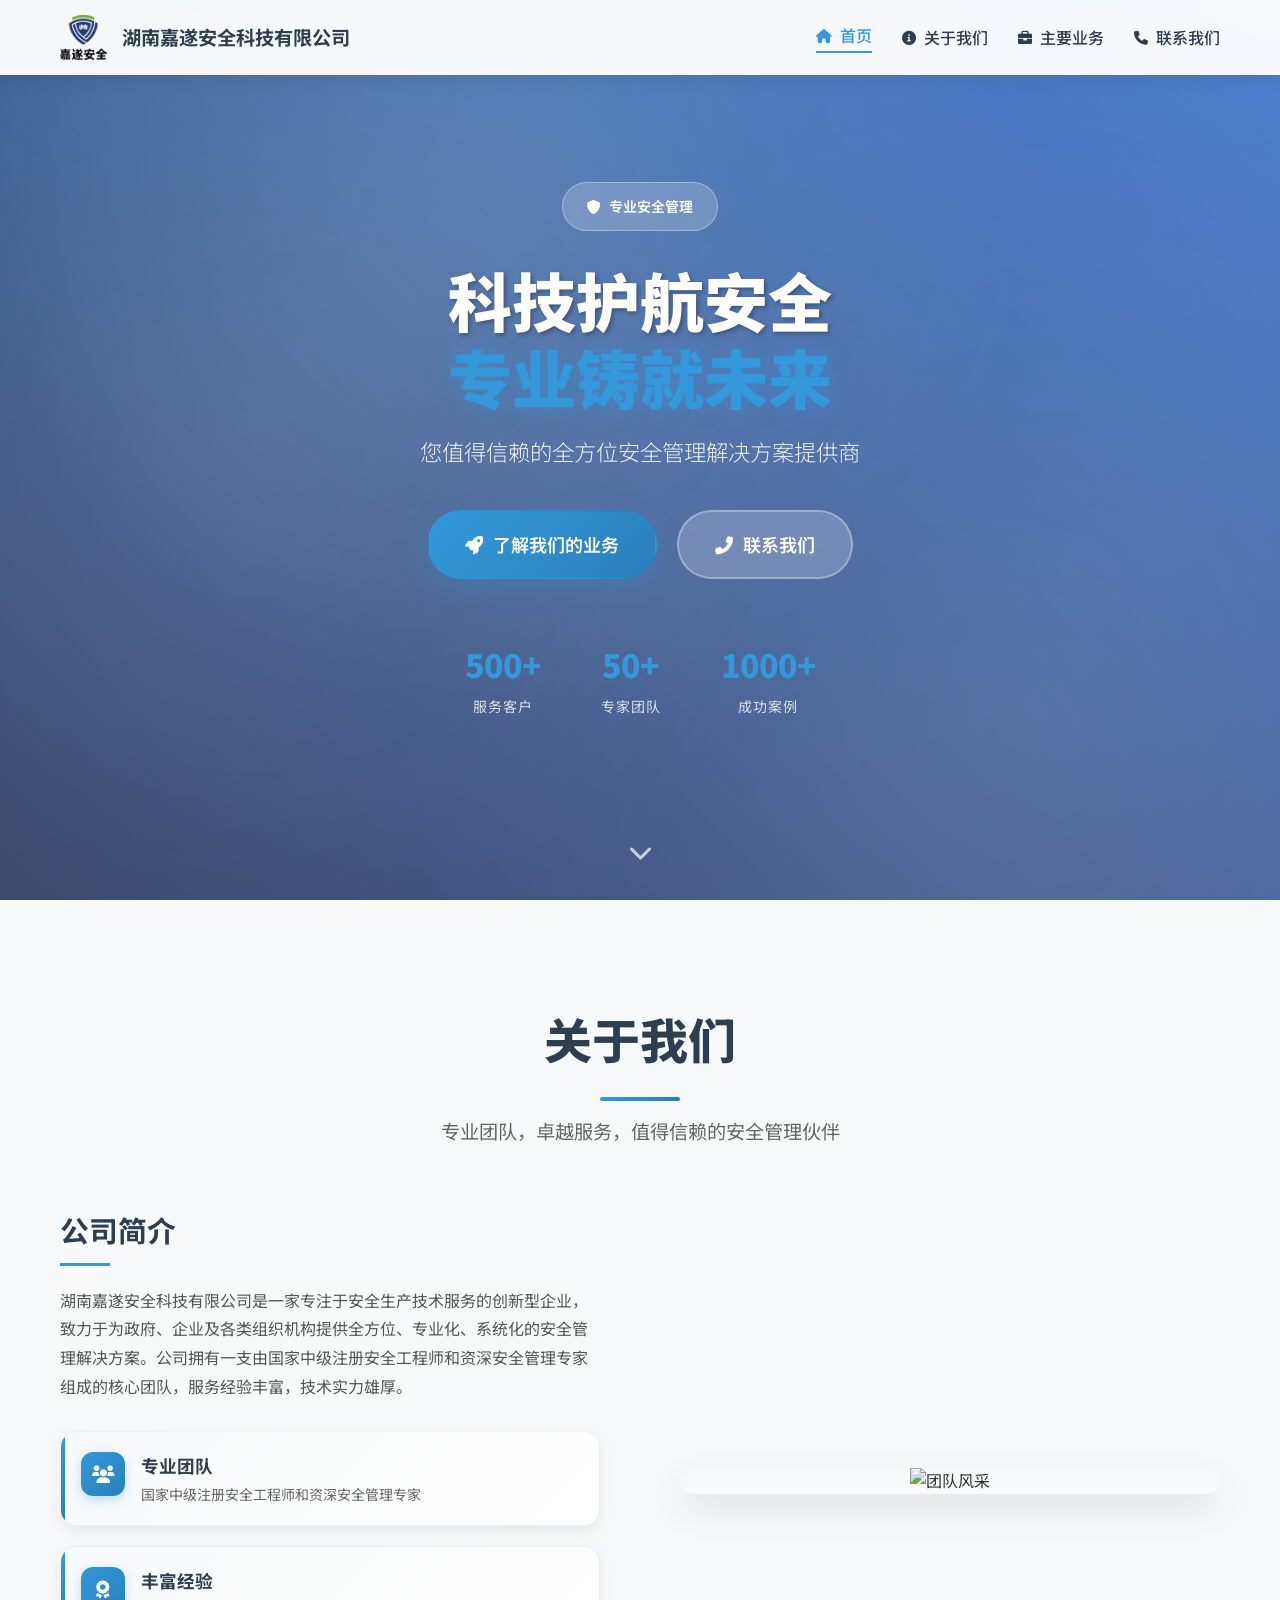
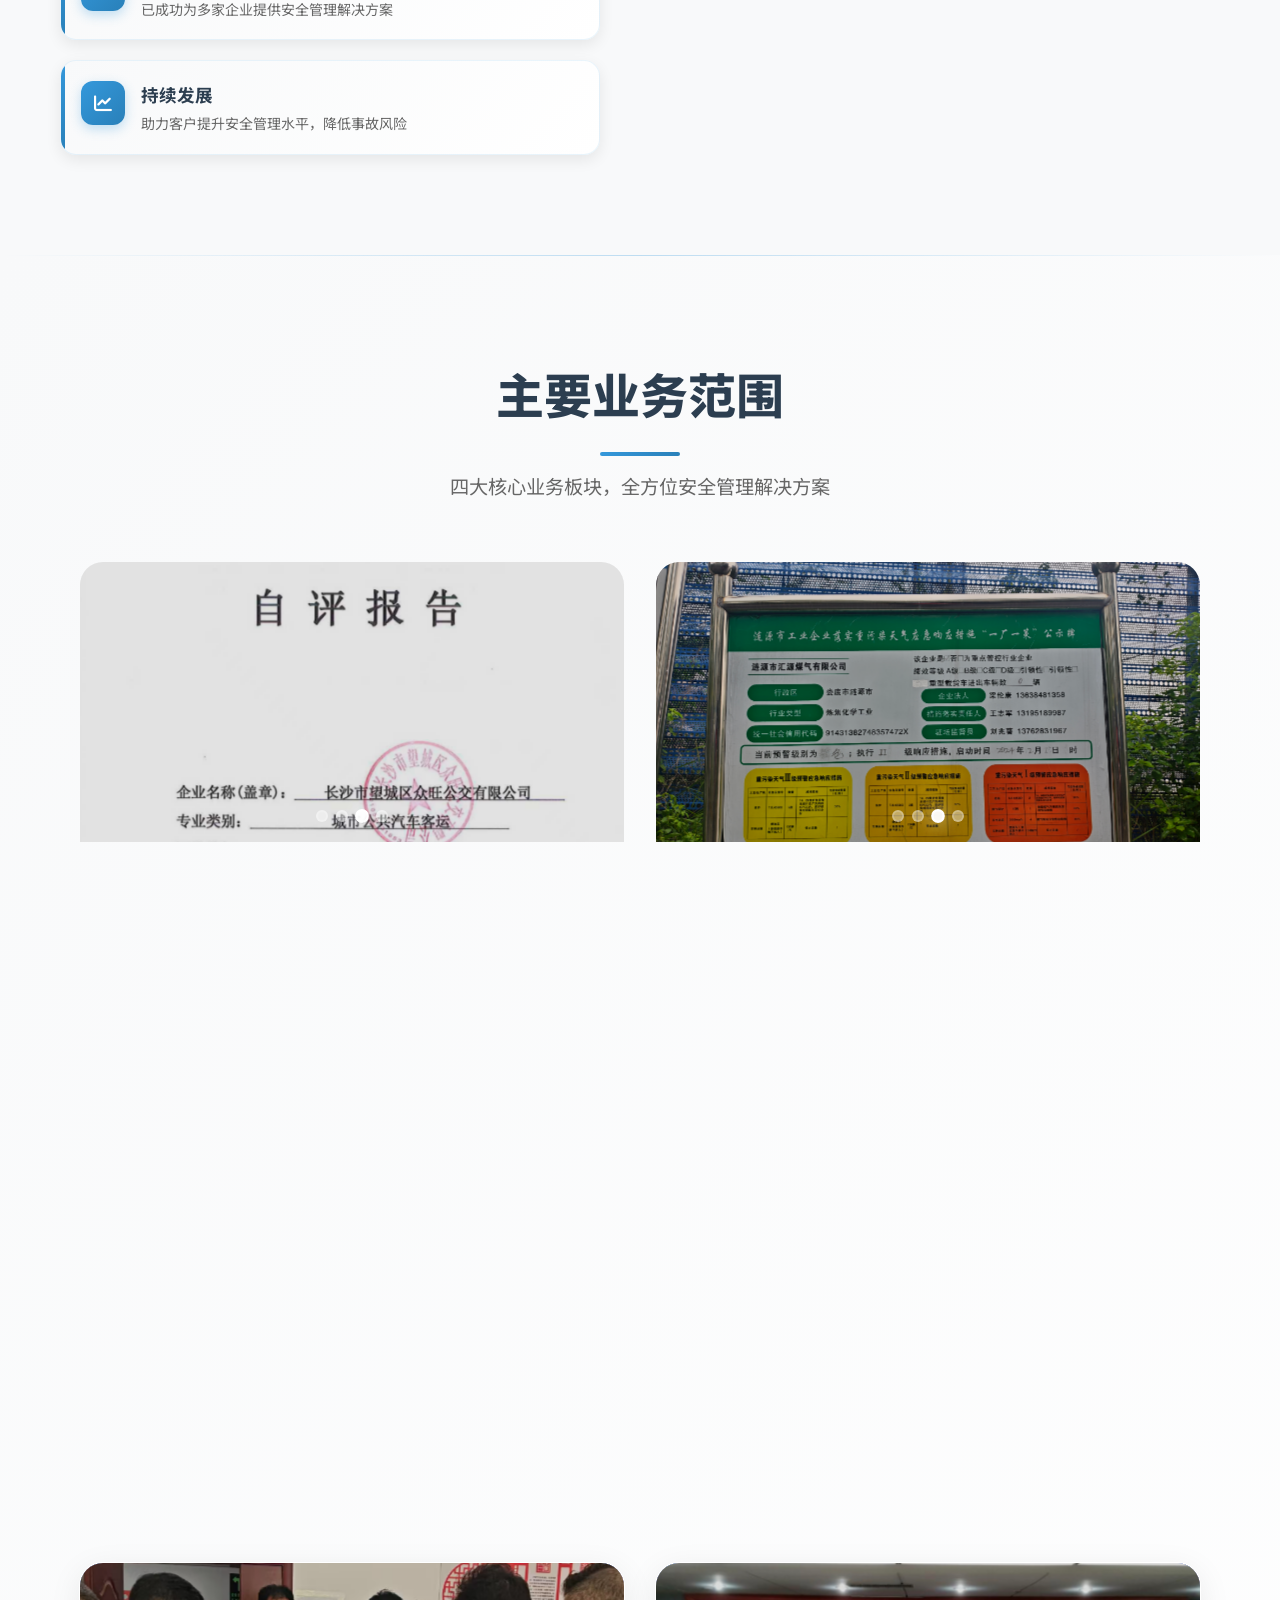
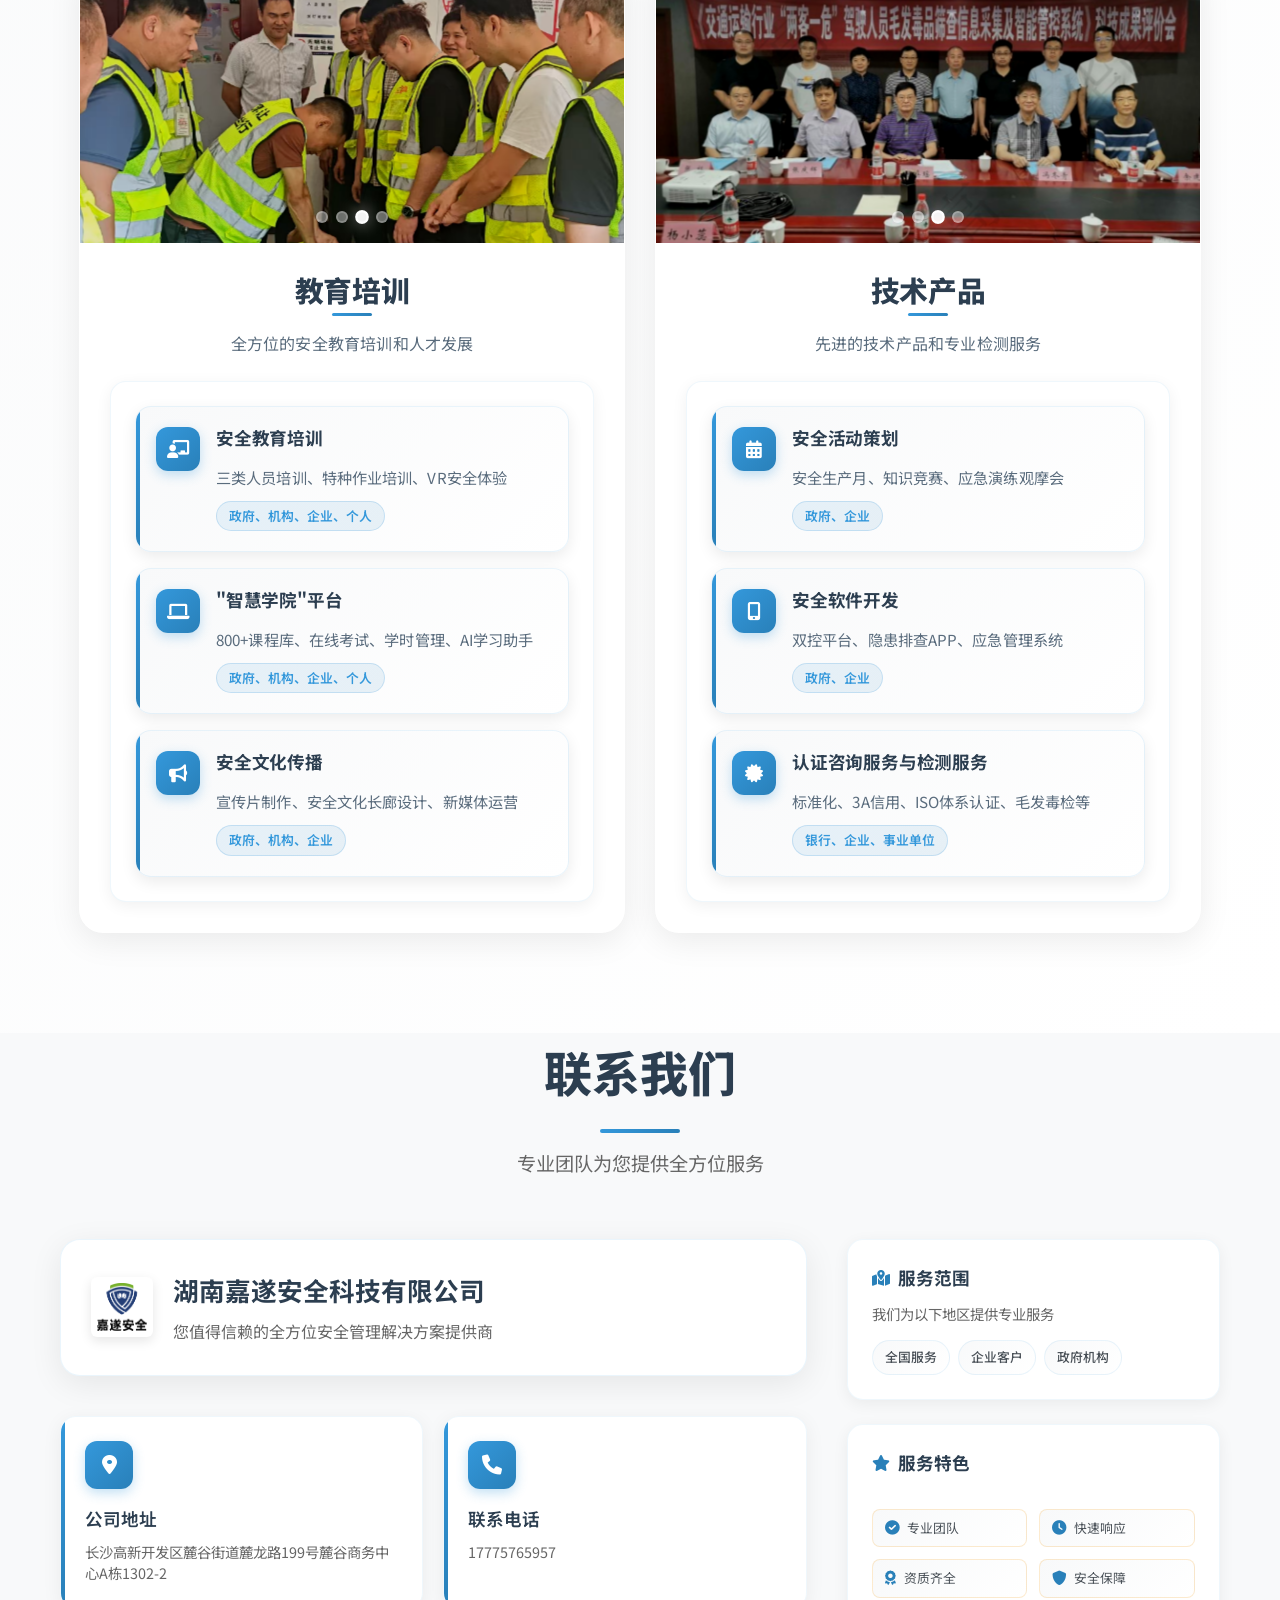
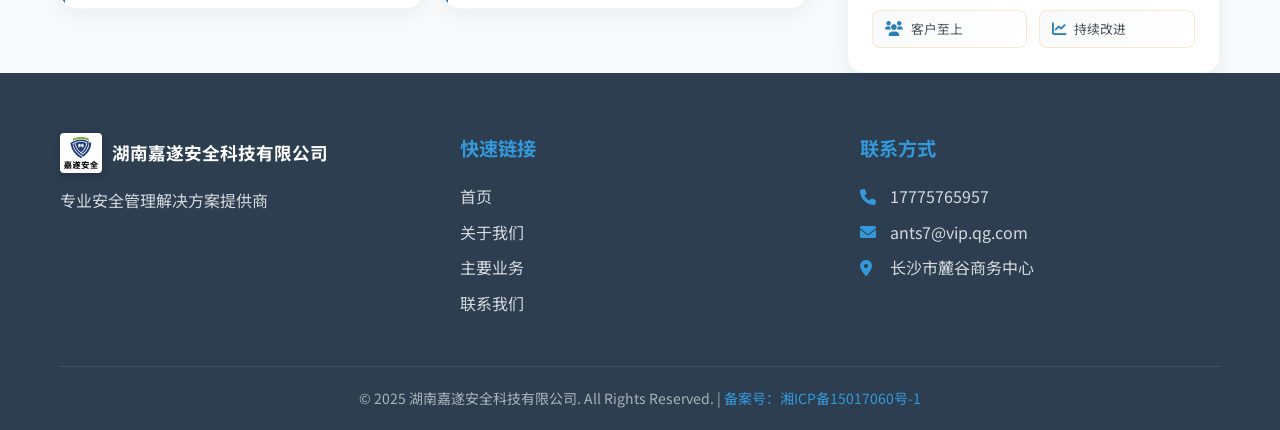
==== index.html @ 0423bd97 "CLAUDE.md" ====
<!DOCTYPE html>
<html lang="zh-CN">
<head>
    <meta charset="UTF-8">
    <meta name="viewport" content="width=device-width, initial-scale=1.0">
    <title>湖南嘉遂安全科技有限公司 - 专业安全管理解决方案提供商</title>
    <link rel="stylesheet" href="styles.css">
    <link href="https://fonts.googleapis.com/css2?family=Noto+Sans+SC:wght@300;400;500;700;900&display=swap" rel="stylesheet">
    <link rel="stylesheet" href="https://cdnjs.cloudflare.com/ajax/libs/font-awesome/6.0.0/css/all.min.css">
</head>
<body>
    <!-- 固定导航栏 -->
    <header class="header" id="header">
        <div class="container">
            <div class="logo">
                <img src="images/logo/logo1.png" alt="湖南嘉遂安全科技有限公司" class="logo-img">
                <span class="company-name">湖南嘉遂安全科技有限公司</span>
            </div>
            <nav class="nav">
                <ul class="nav-menu">
                    <li class="nav-item">
                        <a href="#home" class="nav-link">
                            <i class="fas fa-home"></i>
                            <span>首页</span>
                        </a>
                    </li>
                    <li class="nav-item">
                        <a href="#about" class="nav-link">
                            <i class="fas fa-info-circle"></i>
                            <span>关于我们</span>
                        </a>
                    </li>
                    <li class="nav-item">
                        <a href="#services" class="nav-link">
                            <i class="fas fa-briefcase"></i>
                            <span>主要业务</span>
                        </a>
                    </li>
                    <li class="nav-item">
                        <a href="#contact" class="nav-link">
                            <i class="fas fa-phone"></i>
                            <span>联系我们</span>
                        </a>
                    </li>
                </ul>
            </nav>
            <button class="mobile-menu-btn">
                <i class="fas fa-bars"></i>
            </button>
        </div>
    </header>

    <!-- 首页/欢迎屏 -->
    <section id="home" class="section hero">
        <div class="hero-background">
            <div class="hero-overlay"></div>
            <div class="hero-particles"></div>
        </div>
        <div class="hero-content">
            <div class="hero-badge">
                <i class="fas fa-shield-alt"></i>
                专业安全管理
            </div>
            <h1 class="hero-title">
                科技护航安全<br>
                <span class="highlight">专业铸就未来</span>
            </h1>
            <p class="hero-subtitle">您值得信赖的全方位安全管理解决方案提供商</p>
            <div class="hero-buttons">
                <a href="#services" class="cta-button primary">
                    <i class="fas fa-rocket"></i>
                    了解我们的业务
                </a>
                <a href="#contact" class="cta-button secondary">
                    <i class="fas fa-phone-alt"></i>
                    联系我们
                </a>
            </div>
            <div class="hero-stats">
                <div class="stat-item">
                    <div class="stat-number">500+</div>
                    <div class="stat-label">服务客户</div>
                </div>
                <div class="stat-item">
                    <div class="stat-number">50+</div>
                    <div class="stat-label">专家团队</div>
                </div>
                <div class="stat-item">
                    <div class="stat-number">1000+</div>
                    <div class="stat-label">成功案例</div>
                </div>
            </div>
        </div>
        <div class="scroll-indicator">
            <i class="fas fa-chevron-down"></i>
        </div>
    </section>

    <!-- 关于我们 -->
    <section id="about" class="section about">
        <div class="container">
            <div class="section-header">
                <h2 class="section-title">关于我们</h2>
                <p class="section-subtitle">专业团队，卓越服务，值得信赖的安全管理伙伴</p>
            </div>
            <div class="about-content">
                <div class="about-text">
                    <div class="about-intro">
                        <h3>公司简介</h3>
                        <p>湖南嘉遂安全科技有限公司是一家专注于安全生产技术服务的创新型企业，致力于为政府、企业及各类组织机构提供全方位、专业化、系统化的安全管理解决方案。公司拥有一支由国家中级注册安全工程师和资深安全管理专家组成的核心团队，服务经验丰富，技术实力雄厚。</p>
                    </div>
                    <div class="about-features">
                        <div class="feature-item">
                            <div class="feature-icon">
                                <i class="fas fa-users"></i>
                            </div>
                            <div class="feature-content">
                                <h4>专业团队</h4>
                                <p>国家中级注册安全工程师和资深安全管理专家</p>
                            </div>
                        </div>
                        <div class="feature-item">
                            <div class="feature-icon">
                                <i class="fas fa-award"></i>
                            </div>
                            <div class="feature-content">
                                <h4>丰富经验</h4>
                                <p>已成功为多家企业提供安全管理解决方案</p>
                            </div>
                        </div>
                        <div class="feature-item">
                            <div class="feature-icon">
                                <i class="fas fa-chart-line"></i>
                            </div>
                            <div class="feature-content">
                                <h4>持续发展</h4>
                                <p>助力客户提升安全管理水平，降低事故风险</p>
                            </div>
                        </div>
                    </div>
                </div>
                <div class="about-image">
                    <div class="image-card">
                        <img src="images/team-meeting.jpg" alt="团队风采" class="team-img">
                        <div class="image-overlay">
                            <div class="overlay-content">
                                <h4>专业团队</h4>
                                <p>经验丰富，技术过硬</p>
                            </div>
                        </div>
                    </div>
                </div>
            </div>
        </div>
    </section>

    <!-- 主要业务 -->
    <section id="services" class="section services">
        <div class="container">
            <div class="section-header">
                <h2 class="section-title">主要业务范围</h2>
                <p class="section-subtitle">四大核心业务板块，全方位安全管理解决方案</p>
            </div>
            <div class="services-grid">
                <!-- 咨询服务 -->
                <div class="service-card" data-service="consulting">
                    <div class="service-visual">
                        <div class="service-image-stack">
                            <div class="main-image">
                                <img src="images/生产标准化建设1.jpg" alt="咨询服务">
                                <div class="image-overlay">
                                    <div class="overlay-content">
                                        <div class="service-icon-large">
                                            <i class="fas fa-comments"></i>
                                        </div>
                                        <h3>咨询服务</h3>
                                        <p>专业安全管理咨询</p>
                                    </div>
                                </div>
                            </div>
                            <div class="image-indicators">
                                <span class="indicator active" data-image="images/生产标准化建设1.jpg"></span>
                                <span class="indicator" data-image="images/生产标准化建设2.jpg"></span>
                                <span class="indicator" data-image="images/生产标准化建设3.jpg"></span>
                                <span class="indicator" data-image="images/生产标准化建设4.jpg"></span>
                            </div>
                        </div>
                    </div>
                    <div class="service-details">
                        <div class="service-intro">
                            <h3>咨询服务</h3>
                            <p>提供专业的安全管理咨询和标准化建设服务</p>
                        </div>
                        <div class="service-features">
                            <div class="feature-item">
                                <div class="feature-icon">
                                    <i class="fas fa-clipboard-check"></i>
                                </div>
                                <div class="feature-text">
                                    <h4>安全生产帮扶与咨询</h4>
                                    <p>企业安全诊断、管理体系设计、合规性审计</p>
                                    <span class="target-clients">政府、企业</span>
                                </div>
                            </div>
                            <div class="feature-item">
                                <div class="feature-icon">
                                    <i class="fas fa-heartbeat"></i>
                                </div>
                                <div class="feature-text">
                                    <h4>标准化与职业健康建设</h4>
                                    <p>职业健康建设、心理疏导安全生产标准化创建</p>
                                    <span class="target-clients">企业</span>
                                </div>
                            </div>
                            <div class="feature-item">
                                <div class="feature-icon">
                                    <i class="fas fa-fire-extinguisher"></i>
                                </div>
                                <div class="feature-text">
                                    <h4>安全评价与消防评估</h4>
                                    <p>安全预评价/验收评价/现状评价、消防安全评估</p>
                                    <span class="target-clients">园区、企业</span>
                                </div>
                            </div>
                        </div>
                    </div>
                </div>

                <!-- 风险管理 -->
                <div class="service-card" data-service="risk">
                    <div class="service-visual">
                        <div class="service-image-stack">
                            <div class="main-image">
                                <img src="images/安全生产风险分级1.jpg" alt="风险管理">
                                <div class="image-overlay">
                                    <div class="overlay-content">
                                        <div class="service-icon-large">
                                            <i class="fas fa-exclamation-triangle"></i>
                                        </div>
                                        <h3>风险管理</h3>
                                        <p>全面风险防控解决方案</p>
                                    </div>
                                </div>
                            </div>
                            <div class="image-indicators">
                                <span class="indicator active" data-image="images/安全生产风险分级1.jpg"></span>
                                <span class="indicator" data-image="images/安全生产风险分级2.jpg"></span>
                                <span class="indicator" data-image="images/安全生产风险分级3.jpg"></span>
                                <span class="indicator" data-image="images/安全生产风险分级4.jpg"></span>
                            </div>
                        </div>
                    </div>
                    <div class="service-details">
                        <div class="service-intro">
                            <h3>风险管理</h3>
                            <p>专业的风险识别和预防控制体系</p>
                        </div>
                        <div class="service-features">
                            <div class="feature-item">
                                <div class="feature-icon">
                                    <i class="fas fa-search"></i>
                                </div>
                                <div class="feature-text">
                                    <h4>风险辨识、双重预防</h4>
                                    <p>HAZOP分析、LEC评估、双重预防系统建设</p>
                                    <span class="target-clients">政府、企业</span>
                                </div>
                            </div>
                            <div class="feature-item">
                                <div class="feature-icon">
                                    <i class="fas fa-shield-alt"></i>
                                </div>
                                <div class="feature-text">
                                    <h4>应急管理体系</h4>
                                    <p>应急预案编制、评审备案演练策划、应急能力评估</p>
                                    <span class="target-clients">政府、企业</span>
                                </div>
                            </div>
                            <div class="feature-item">
                                <div class="feature-icon">
                                    <i class="fas fa-ambulance"></i>
                                </div>
                                <div class="feature-text">
                                    <h4>事故处理与保险理赔</h4>
                                    <p>事故调查处理、保险索赔安责险技术服务</p>
                                    <span class="target-clients">个人、企业、保险公司</span>
                                </div>
                            </div>
                        </div>
                    </div>
                </div>

                <!-- 教育培训 -->
                <div class="service-card" data-service="education">
                    <div class="service-visual">
                        <div class="service-image-stack">
                            <div class="main-image">
                                <img src="images/培训现场1.jpg" alt="教育培训">
                                <div class="image-overlay">
                                    <div class="overlay-content">
                                        <div class="service-icon-large">
                                            <i class="fas fa-graduation-cap"></i>
                                        </div>
                                        <h3>教育培训</h3>
                                        <p>专业安全人才培养</p>
                                    </div>
                                </div>
                            </div>
                            <div class="image-indicators">
                                <span class="indicator active" data-image="images/培训现场1.jpg"></span>
                                <span class="indicator" data-image="images/培训现场2.jpg"></span>
                                <span class="indicator" data-image="images/培训现场3.jpg"></span>
                                <span class="indicator" data-image="images/培训现场4.jpg"></span>
                            </div>
                        </div>
                    </div>
                    <div class="service-details">
                        <div class="service-intro">
                            <h3>教育培训</h3>
                            <p>全方位的安全教育培训和人才发展</p>
                        </div>
                        <div class="service-features">
                            <div class="feature-item">
                                <div class="feature-icon">
                                    <i class="fas fa-chalkboard-teacher"></i>
                                </div>
                                <div class="feature-text">
                                    <h4>安全教育培训</h4>
                                    <p>三类人员培训、特种作业培训、VR安全体验</p>
                                    <span class="target-clients">政府、机构、企业、个人</span>
                                </div>
                            </div>
                            <div class="feature-item">
                                <div class="feature-icon">
                                    <i class="fas fa-laptop"></i>
                                </div>
                                <div class="feature-text">
                                    <h4>"智慧学院"平台</h4>
                                    <p>800+课程库、在线考试、学时管理、AI学习助手</p>
                                    <span class="target-clients">政府、机构、企业、个人</span>
                                </div>
                            </div>
                            <div class="feature-item">
                                <div class="feature-icon">
                                    <i class="fas fa-bullhorn"></i>
                                </div>
                                <div class="feature-text">
                                    <h4>安全文化传播</h4>
                                    <p>宣传片制作、安全文化长廊设计、新媒体运营</p>
                                    <span class="target-clients">政府、机构、企业</span>
                                </div>
                            </div>
                        </div>
                    </div>
                </div>

                <!-- 技术产品 -->
                <div class="service-card" data-service="technology">
                    <div class="service-visual">
                        <div class="service-image-stack">
                            <div class="main-image">
                                <img src="images/毛发检测毒品筛查服务1.jpg" alt="技术产品">
                                <div class="image-overlay">
                                    <div class="overlay-content">
                                        <div class="service-icon-large">
                                            <i class="fas fa-cogs"></i>
                                        </div>
                                        <h3>技术产品</h3>
                                        <p>创新技术解决方案</p>
                                    </div>
                                </div>
                            </div>
                            <div class="image-indicators">
                                <span class="indicator active" data-image="images/毛发检测毒品筛查服务1.jpg"></span>
                                <span class="indicator" data-image="images/毛发检测毒品筛查服务2.jpg"></span>
                                <span class="indicator" data-image="images/毛发检测毒品筛查服务3.jpg"></span>
                                <span class="indicator" data-image="images/毛发检测毒品筛查服务4.jpg"></span>
                            </div>
                        </div>
                    </div>
                    <div class="service-details">
                        <div class="service-intro">
                            <h3>技术产品</h3>
                            <p>先进的技术产品和专业检测服务</p>
                        </div>
                        <div class="service-features">
                            <div class="feature-item">
                                <div class="feature-icon">
                                    <i class="fas fa-calendar-alt"></i>
                                </div>
                                <div class="feature-text">
                                    <h4>安全活动策划</h4>
                                    <p>安全生产月、知识竞赛、应急演练观摩会</p>
                                    <span class="target-clients">政府、企业</span>
                                </div>
                            </div>
                            <div class="feature-item">
                                <div class="feature-icon">
                                    <i class="fas fa-mobile-alt"></i>
                                </div>
                                <div class="feature-text">
                                    <h4>安全软件开发</h4>
                                    <p>双控平台、隐患排查APP、应急管理系统</p>
                                    <span class="target-clients">政府、企业</span>
                                </div>
                            </div>
                            <div class="feature-item">
                                <div class="feature-icon">
                                    <i class="fas fa-certificate"></i>
                                </div>
                                <div class="feature-text">
                                    <h4>认证咨询服务与检测服务</h4>
                                    <p>标准化、3A信用、ISO体系认证、毛发毒检等</p>
                                    <span class="target-clients">银行、企业、事业单位</span>
                                </div>
                            </div>
                        </div>
                    </div>
                </div>
            </div>
        </div>
    </section>

    <!-- 联系我们 -->
    <section id="contact" class="contact">
        <div class="container">
            <div class="section-header">
                <h2 class="section-title">联系我们</h2>
                <p class="section-subtitle">专业团队为您提供全方位服务</p>
            </div>
            <div class="contact-content">
                <div class="contact-grid">
                    <div class="contact-left">
                        <div class="company-info">
                            <div class="company-logo">
                                <img src="images/logo/logo1.png" alt="嘉遂安全科技">
                            </div>
                            <div class="company-details">
                                <h3>湖南嘉遂安全科技有限公司</h3>
                                <p>您值得信赖的全方位安全管理解决方案提供商</p>
                            </div>
                        </div>
                        <div class="contact-cards">
                            <div class="contact-card-item">
                                <div class="card-icon">
                                    <i class="fas fa-map-marker-alt"></i>
                                </div>
                                <div class="card-info">
                                    <h4>公司地址</h4>
                                    <p>长沙高新开发区麓谷街道麓龙路199号麓谷商务中心A栋1302-2</p>
                                </div>
                            </div>
                            <div class="contact-card-item">
                                <div class="card-icon">
                                    <i class="fas fa-phone"></i>
                                </div>
                                <div class="card-info">
                                    <h4>联系电话</h4>
                                    <p>17775765957</p>
                                </div>
                            </div>
                        </div>
                    </div>
                    <div class="contact-right">
                        <div class="contact-sidebar">
                            <div class="service-coverage">
                                <h4><i class="fas fa-map-marked-alt"></i> 服务范围</h4>
                                <p>我们为以下地区提供专业服务</p>
                                <div class="coverage-tags">
                                    <span class="coverage-tag">全国服务</span>
                                    <span class="coverage-tag">企业客户</span>
                                    <span class="coverage-tag">政府机构</span>
                                </div>
                            </div>
                            <div class="service-features">
                                <h4><i class="fas fa-star"></i> 服务特色</h4>
                                <div class="features-list">
                                    <div class="feature-badge">
                                        <i class="fas fa-check-circle"></i>
                                        <span>专业团队</span>
                                    </div>
                                    <div class="feature-badge">
                                        <i class="fas fa-clock"></i>
                                        <span>快速响应</span>
                                    </div>
                                    <div class="feature-badge">
                                        <i class="fas fa-award"></i>
                                        <span>资质齐全</span>
                                    </div>
                                    <div class="feature-badge">
                                        <i class="fas fa-shield-alt"></i>
                                        <span>安全保障</span>
                                    </div>
                                    <div class="feature-badge">
                                        <i class="fas fa-users"></i>
                                        <span>客户至上</span>
                                    </div>
                                    <div class="feature-badge">
                                        <i class="fas fa-chart-line"></i>
                                        <span>持续改进</span>
                                    </div>
                                </div>
                            </div>
                        </div>
                    </div>
                </div>
            </div>
        </div>
    </section>

    <!-- 图片放大模态框 -->
    <div id="imageModal" class="image-modal">
        <div class="modal-overlay" onclick="closeImageModal()"></div>
        <div class="modal-content">
            <span class="modal-close" onclick="closeImageModal()">
                <i class="fas fa-times"></i>
            </span>
            <div class="modal-image-container">
                <img id="modalImage" src="" alt="" class="modal-image">
                <div class="modal-image-info">
                    <h3 id="modalImageTitle"></h3>
                    <p id="modalImageDesc"></p>
                </div>
            </div>
            <div class="modal-controls">
                <button class="modal-btn prev-btn" onclick="showPrevImage()">
                    <i class="fas fa-chevron-left"></i>
                </button>
                <button class="modal-btn next-btn" onclick="showNextImage()">
                    <i class="fas fa-chevron-right"></i>
                </button>
            </div>
        </div>
    </div>

    <!-- 页脚 -->
    <footer class="footer">
        <div class="container">
            <div class="footer-content">
                <div class="footer-section">
                    <div class="footer-logo">
                        <img src="images/logo/logo1.png" alt="嘉遂安全科技">
                        <span>湖南嘉遂安全科技有限公司</span>
                    </div>
                    <p>专业安全管理解决方案提供商</p>
                </div>
                <div class="footer-section">
                    <h4>快速链接</h4>
                    <ul class="footer-links">
                        <li><a href="#home">首页</a></li>
                        <li><a href="#about">关于我们</a></li>
                        <li><a href="#services">主要业务</a></li>
                        <li><a href="#contact">联系我们</a></li>
                    </ul>
                </div>
                <div class="footer-section">
                    <h4>联系方式</h4>
                    <div class="footer-contact">
                        <p><i class="fas fa-phone"></i> 17775765957</p>
                        <p><i class="fas fa-envelope"></i> ants7@vip.qg.com</p>
                        <p><i class="fas fa-map-marker-alt"></i> 长沙市麓谷商务中心</p>
                    </div>
                </div>
            </div>
            <div class="footer-bottom">
                <p>&copy; 2025 湖南嘉遂安全科技有限公司. All Rights Reserved. |
                    <a href="https://beian.miit.gov.cn/">备案号：湘ICP备15017060号-1</a>
                </p>
            </div>
        </div>
    </footer>

    <script src="script.js"></script>
</body>
</html>
---- styles.css ----
/* 全局样式重置和基础设置 */
* {
    margin: 0;
    padding: 0;
    box-sizing: border-box;
}

body {
    font-family: 'Noto Sans SC', 'Microsoft YaHei', 'Source Han Sans', sans-serif;
    line-height: 1.6;
    color: #333;
    scroll-behavior: smooth;
    background: #f8f9fa;
}

.container {
    max-width: 1200px;
    margin: 0 auto;
    padding: 0 20px;
}

/* 导航栏样式 */
.header {
    position: fixed;
    top: 0;
    left: 0;
    right: 0;
    background: rgba(255, 255, 255, 0.95);
    backdrop-filter: blur(10px);
    box-shadow: 0 2px 20px rgba(0, 0, 0, 0.1);
    z-index: 1000;
    transition: all 0.3s ease;
}

.header .container {
    display: flex;
    justify-content: space-between;
    align-items: center;
    padding: 15px 20px;
}

.logo {
    display: flex;
    align-items: center;
    gap: 15px;
}

.logo-img {
    height: 45px;
    width: auto;
    border-radius: 4px;
    vertical-align: middle;
}

.company-name {
    font-size: 1.2rem;
    font-weight: 700;
    color: #2c3e50;
}

.nav-menu {
    display: flex;
    list-style: none;
    gap: 30px;
}

.nav-link {
    text-decoration: none;
    color: #2c3e50;
    font-weight: 500;
    font-size: 16px;
    transition: all 0.3s ease;
    position: relative;
    display: flex;
    align-items: center;
    gap: 8px;
}

.nav-link i {
    font-size: 14px;
}

.nav-link::after {
    content: '';
    position: absolute;
    bottom: -5px;
    left: 0;
    width: 0;
    height: 2px;
    background: #3498db;
    transition: width 0.3s ease;
}

.nav-link:hover,
.nav-link.active {
    color: #3498db;
    transform: translateY(-2px);
}

.nav-link.active::after {
    width: 100%;
}

.mobile-menu-btn {
    display: none;
    background: none;
    border: none;
    font-size: 24px;
    cursor: pointer;
    color: #2c3e50;
    padding: 5px;
}

/* 通用区块样式 */
.section {
    padding: 100px 0;
    min-height: 100vh;
    display: flex;
    align-items: center;
}

.section-header {
    text-align: center;
    margin-bottom: 60px;
}

.section-title {
    font-size: 3rem;
    font-weight: 800;
    color: #2c3e50;
    margin-bottom: 15px;
    position: relative;
}

.section-title::after {
    content: '';
    display: block;
    width: 80px;
    height: 4px;
    background: linear-gradient(90deg, #3498db, #2980b9);
    margin: 20px auto 0;
    border-radius: 2px;
}

.section-subtitle {
    font-size: 1.2rem;
    color: #666;
    font-weight: 400;
}

/* 首页样式 */
.hero {
    position: relative;
    height: 100vh;
    overflow: hidden;
    background: linear-gradient(135deg, #667eea 0%, #764ba2 100%);
    display: flex;
    align-items: center;
    justify-content: center;
}

.hero-background {
    position: absolute;
    top: 0;
    left: 0;
    width: 100%;
    height: 100%;
    z-index: 1;
}

.hero-overlay {
    position: absolute;
    top: 0;
    left: 0;
    width: 100%;
    height: 100%;
    background: linear-gradient(45deg, rgba(44, 62, 80, 0.8), rgba(52, 152, 219, 0.6));
    z-index: 2;
}

.hero-particles {
    position: absolute;
    top: 0;
    left: 0;
    width: 100%;
    height: 100%;
    z-index: 2;
    background-image:
        radial-gradient(circle at 20% 50%, rgba(255, 255, 255, 0.1) 0%, transparent 50%),
        radial-gradient(circle at 80% 80%, rgba(255, 255, 255, 0.1) 0%, transparent 50%),
        radial-gradient(circle at 40% 20%, rgba(255, 255, 255, 0.1) 0%, transparent 50%);
}

.hero-content {
    position: relative;
    z-index: 3;
    text-align: center;
    color: white;
    max-width: 900px;
    margin: 0 auto;
    padding: 0 20px;
}

.hero-badge {
    display: inline-flex;
    align-items: center;
    gap: 8px;
    background: rgba(255, 255, 255, 0.2);
    backdrop-filter: blur(10px);
    padding: 12px 24px;
    border-radius: 50px;
    font-size: 14px;
    font-weight: 600;
    margin-bottom: 30px;
    border: 1px solid rgba(255, 255, 255, 0.3);
}

.hero-title {
    font-size: 4rem;
    font-weight: 900;
    margin-bottom: 20px;
    line-height: 1.2;
    text-shadow: 2px 2px 4px rgba(0, 0, 0, 0.3);
}

.hero-title .highlight {
    color: #3498db;
    text-shadow: 0 0 20px rgba(52, 152, 219, 0.5);
}

.hero-subtitle {
    font-size: 1.4rem;
    margin-bottom: 40px;
    opacity: 0.9;
    font-weight: 300;
}

.hero-buttons {
    display: flex;
    gap: 20px;
    justify-content: center;
    margin-bottom: 60px;
    flex-wrap: wrap;
}

.cta-button {
    display: inline-flex;
    align-items: center;
    gap: 10px;
    padding: 18px 36px;
    text-decoration: none;
    border-radius: 50px;
    font-weight: 600;
    font-size: 18px;
    transition: all 0.3s ease;
    border: 2px solid transparent;
}

.cta-button.primary {
    background: linear-gradient(135deg, #3498db, #2980b9);
    color: white;
    box-shadow: 0 8px 25px rgba(52, 152, 219, 0.3);
}

.cta-button.primary:hover {
    transform: translateY(-3px);
    box-shadow: 0 12px 35px rgba(52, 152, 219, 0.4);
}

.cta-button.secondary {
    background: rgba(255, 255, 255, 0.2);
    color: white;
    border: 2px solid rgba(255, 255, 255, 0.3);
    backdrop-filter: blur(10px);
}

.cta-button.secondary:hover {
    background: rgba(255, 255, 255, 0.3);
    transform: translateY(-3px);
}

.hero-stats {
    display: flex;
    justify-content: center;
    gap: 60px;
    margin-top: 40px;
    flex-wrap: wrap;
}

.stat-item {
    text-align: center;
}

.stat-number {
    font-size: 2.5rem;
    font-weight: 900;
    color: #3498db;
    margin-bottom: 5px;
}

.stat-label {
    font-size: 14px;
    opacity: 0.8;
    text-transform: uppercase;
    letter-spacing: 1px;
}

.scroll-indicator {
    position: absolute;
    bottom: 30px;
    left: 50%;
    transform: translateX(-50%);
    color: rgba(255, 255, 255, 0.7);
    font-size: 24px;
    animation: bounce 2s infinite;
    z-index: 3;
}

@keyframes bounce {
    0%, 20%, 50%, 80%, 100% {
        transform: translateX(-50%) translateY(0);
    }
    40% {
        transform: translateX(-50%) translateY(-10px);
    }
    60% {
        transform: translateX(-50%) translateY(-5px);
    }
}

/* 关于我们样式 */
.about {
    background: #f8f9fa;
}

.about-content {
    display: grid;
    grid-template-columns: 1fr 1fr;
    gap: 80px;
    align-items: center;
}

.about-intro h3 {
    font-size: 1.8rem;
    color: #2c3e50;
    margin-bottom: 20px;
    position: relative;
}

.about-intro h3::after {
    content: '';
    display: block;
    width: 50px;
    height: 3px;
    background: #3498db;
    margin-top: 10px;
}

.about-intro p {
    font-size: 16px;
    line-height: 1.8;
    color: #555;
    margin-bottom: 30px;
}

.about-features {
    display: flex;
    flex-direction: column;
    gap: 20px;
}

.feature-item {
    display: flex;
    align-items: center;
    gap: 15px;
    padding: 20px;
    background: white;
    border-radius: 12px;
    box-shadow: 0 5px 15px rgba(0, 0, 0, 0.08);
    transition: transform 0.3s ease, box-shadow 0.3s ease;
}

.feature-item:hover {
    transform: translateY(-5px);
    box-shadow: 0 8px 25px rgba(0, 0, 0, 0.12);
}

.feature-icon {
    width: 50px;
    height: 50px;
    background: linear-gradient(135deg, #3498db, #2980b9);
    border-radius: 50%;
    display: flex;
    align-items: center;
    justify-content: center;
    color: white;
    font-size: 20px;
    flex-shrink: 0;
}

.feature-content h4 {
    color: #2c3e50;
    margin-bottom: 5px;
    font-size: 1.1rem;
}

.feature-content p {
    color: #666;
    font-size: 14px;
    line-height: 1.4;
}

.about-image {
    text-align: center;
}

.image-card {
    position: relative;
    border-radius: 15px;
    overflow: hidden;
    box-shadow: 0 15px 35px rgba(0, 0, 0, 0.1);
    transition: transform 0.3s ease;
}

.image-card:hover {
    transform: scale(1.02);
}

.team-img {
    width: 100%;
    height: 400px;
    object-fit: cover;
}

.image-overlay {
    position: absolute;
    bottom: 0;
    left: 0;
    right: 0;
    background: linear-gradient(transparent, rgba(0, 0, 0, 0.8));
    padding: 30px;
    transform: translateY(100%);
    transition: transform 0.3s ease;
}

.image-card:hover .image-overlay {
    transform: translateY(0);
}

.overlay-content h4 {
    color: white;
    margin-bottom: 5px;
}

.overlay-content p {
    color: rgba(255, 255, 255, 0.8);
    font-size: 14px;
}

/* 主要业务样式 */
.services {
    background: linear-gradient(135deg, #f8f9fa 0%, #ffffff 100%);
    position: relative;
}

.services::before {
    content: '';
    position: absolute;
    top: 0;
    left: 0;
    right: 0;
    height: 1px;
    background: linear-gradient(90deg, transparent, rgba(52, 152, 219, 0.3), transparent);
}

.services-grid {
    display: grid;
    grid-template-columns: repeat(2, 1fr);
    gap: 30px;
    max-width: 1200px;
    margin: 0 auto;
}

.service-card {
    background: white;
    border-radius: 24px;
    overflow: hidden;
    box-shadow: 0 8px 32px rgba(0, 0, 0, 0.08);
    transition: all 0.4s cubic-bezier(0.25, 0.8, 0.25, 1);
    border: 1px solid rgba(255, 255, 255, 0.2);
    height: 100%;
    display: flex;
    flex-direction: column;
    position: relative;
}

.service-card::before {
    content: '';
    position: absolute;
    top: 0;
    left: 0;
    right: 0;
    height: 4px;
    background: linear-gradient(90deg, #3498db, #2980b9, #3498db);
    background-size: 200% 100%;
    animation: shimmer 3s infinite;
}

@keyframes shimmer {
    0% { background-position: -200% 0; }
    100% { background-position: 200% 0; }
}

.service-card:hover {
    transform: translateY(-12px) scale(1.02);
    box-shadow: 0 20px 48px rgba(52, 152, 219, 0.18);
}

/* 视觉展示区域 */
.service-visual {
    position: relative;
    height: 280px;
    overflow: hidden;
    background: linear-gradient(135deg, #667eea 0%, #764ba2 100%);
}

.service-image-stack {
    position: relative;
    height: 100%;
}

.main-image {
    position: relative;
    height: 100%;
    overflow: hidden;
    background: linear-gradient(135deg, #f5f7fa 0%, #c3cfe2 100%);
}

.main-image img {
    width: 100%;
    height: 100%;
    object-fit: cover;
    transition: all 0.8s cubic-bezier(0.25, 0.8, 0.25, 1);
    filter: brightness(0.85) contrast(1.1) saturate(1.05);
    transform: scale(1.02);
    opacity: 0;
    animation: imageLoadIn 0.6s ease forwards;
    cursor: zoom-in;
}

.service-card:hover .main-image img {
    transform: scale(1.12);
    filter: brightness(0.95) contrast(1.15) saturate(1.1);
}

.image-overlay {
    position: absolute;
    top: 0;
    left: 0;
    right: 0;
    bottom: 0;
    background: linear-gradient(
        135deg,
        rgba(44, 62, 80, 0.7) 0%,
        rgba(52, 152, 219, 0.5) 50%,
        rgba(155, 89, 182, 0.3) 100%
    );
    display: flex;
    align-items: center;
    justify-content: center;
    transition: all 0.4s ease;
}

.service-card:hover .image-overlay {
    background: linear-gradient(
        135deg,
        rgba(44, 62, 80, 0.5) 0%,
        rgba(52, 152, 219, 0.3) 50%,
        rgba(155, 89, 182, 0.1) 100%
    );
}

.overlay-content {
    text-align: center;
    color: white;
    transform: translateY(20px);
    transition: all 0.4s ease;
    opacity: 0.9;
}

.service-card:hover .overlay-content {
    transform: translateY(0);
    opacity: 1;
}

.service-icon-large {
    width: 80px;
    height: 80px;
    background: rgba(255, 255, 255, 0.2);
    backdrop-filter: blur(10px);
    border-radius: 50%;
    display: flex;
    align-items: center;
    justify-content: center;
    margin: 0 auto 15px;
    border: 2px solid rgba(255, 255, 255, 0.3);
    transition: all 0.3s ease;
}

.service-card:hover .service-icon-large {
    transform: scale(1.1);
    background: rgba(255, 255, 255, 0.3);
}

.service-icon-large i {
    font-size: 32px;
    color: white;
}

.overlay-content h3 {
    font-size: 2.2rem;
    font-weight: 900;
    margin-bottom: 8px;
    text-shadow: 2px 2px 6px rgba(0, 0, 0, 0.4);
    letter-spacing: -0.5px;
    line-height: 1.1;
}

.overlay-content p {
    font-size: 1.05rem;
    opacity: 0.95;
    font-weight: 400;
    letter-spacing: 0.3px;
    text-shadow: 1px 1px 3px rgba(0, 0, 0, 0.2);
}

/* 图片指示器 */
.image-indicators {
    position: absolute;
    bottom: 20px;
    left: 50%;
    transform: translateX(-50%);
    display: flex;
    gap: 8px;
    z-index: 10;
}

.indicator {
    width: 12px;
    height: 12px;
    border-radius: 50%;
    background: rgba(255, 255, 255, 0.4);
    cursor: pointer;
    transition: all 0.3s ease;
    border: 2px solid rgba(255, 255, 255, 0.2);
}

.indicator:hover {
    background: rgba(255, 255, 255, 0.6);
    transform: scale(1.2);
}

.indicator.active {
    background: rgba(255, 255, 255, 0.95);
    border-color: rgba(255, 255, 255, 0.9);
    box-shadow: 0 0 15px rgba(255, 255, 255, 0.6);
    transform: scale(1.15);
}

/* 详细信息区域 */
.service-details {
    flex: 1;
    padding: 30px;
    display: flex;
    flex-direction: column;
}

.service-intro {
    margin-bottom: 25px;
    text-align: center;
}

.service-intro h3 {
    font-size: 1.8rem;
    font-weight: 800;
    color: #2c3e50;
    margin-bottom: 8px;
    position: relative;
    display: inline-block;
    letter-spacing: -0.3px;
    line-height: 1.2;
}

.service-intro h3::after {
    content: '';
    position: absolute;
    bottom: -8px;
    left: 50%;
    transform: translateX(-50%);
    width: 40px;
    height: 3px;
    background: linear-gradient(90deg, #3498db, #2980b9);
    border-radius: 2px;
}

.service-intro p {
    color: #5a6c7d;
    font-size: 1rem;
    line-height: 1.6;
    margin-top: 15px;
    font-weight: 400;
    letter-spacing: 0.2px;
}

.service-features {
    display: flex;
    flex-direction: column;
    gap: 16px;
    flex: 1;
}

.feature-item {
    display: flex;
    align-items: flex-start;
    gap: 16px;
    padding: 20px;
    background: linear-gradient(135deg, #f8f9fa 0%, #ffffff 100%);
    border-radius: 16px;
    border: 1px solid rgba(52, 152, 219, 0.1);
    transition: all 0.3s cubic-bezier(0.25, 0.8, 0.25, 1);
    position: relative;
    overflow: hidden;
}

.feature-item::before {
    content: '';
    position: absolute;
    top: 0;
    left: 0;
    width: 4px;
    height: 100%;
    background: linear-gradient(180deg, #3498db, #2980b9);
    transition: width 0.3s ease;
}

.feature-item:hover {
    transform: translateX(8px);
    box-shadow: 0 8px 24px rgba(52, 152, 219, 0.15);
    border-color: rgba(52, 152, 219, 0.2);
}

.feature-item:hover::before {
    width: 6px;
}

.feature-icon {
    width: 44px;
    height: 44px;
    background: linear-gradient(135deg, #3498db, #2980b9);
    border-radius: 12px;
    display: flex;
    align-items: center;
    justify-content: center;
    color: white;
    font-size: 18px;
    flex-shrink: 0;
    box-shadow: 0 4px 12px rgba(52, 152, 219, 0.3);
    transition: all 0.3s ease;
}

.feature-item:hover .feature-icon {
    transform: scale(1.1) rotate(5deg);
    box-shadow: 0 6px 16px rgba(52, 152, 219, 0.4);
}

.feature-text {
    flex: 1;
}

.feature-text h4 {
    color: #2c3e50;
    margin-bottom: 8px;
    font-size: 1.15rem;
    font-weight: 700;
    line-height: 1.3;
    letter-spacing: -0.2px;
}

.feature-text p {
    color: #5a6c7d;
    font-size: 0.95rem;
    line-height: 1.5;
    margin-bottom: 6px;
    font-weight: 400;
    letter-spacing: 0.1px;
}

.target-clients {
    display: inline-block;
    background: linear-gradient(135deg, rgba(52, 152, 219, 0.1), rgba(41, 128, 185, 0.1));
    color: #3498db;
    padding: 4px 12px;
    border-radius: 20px;
    font-size: 0.8rem;
    font-weight: 600;
    border: 1px solid rgba(52, 152, 219, 0.2);
    margin-top: 6px;
}



/* 图片模态框样式 */
.image-modal {
    display: none;
    position: fixed;
    top: 0;
    left: 0;
    width: 100%;
    height: 100%;
    z-index: 9999;
    animation: fadeIn 0.3s ease;
}

.image-modal.active {
    display: flex;
    align-items: center;
    justify-content: center;
}

.modal-overlay {
    position: absolute;
    top: 0;
    left: 0;
    width: 100%;
    height: 100%;
    background: rgba(0, 0, 0, 0.9);
    backdrop-filter: blur(10px);
}

.modal-content {
    position: relative;
    max-width: 90vw;
    max-height: 90vh;
    background: white;
    border-radius: 20px;
    overflow: hidden;
    box-shadow: 0 20px 60px rgba(0, 0, 0, 0.3);
    animation: slideUp 0.3s ease;
    z-index: 10000;
}

.modal-close {
    position: absolute;
    top: 20px;
    right: 20px;
    width: 40px;
    height: 40px;
    background: rgba(0, 0, 0, 0.7);
    border-radius: 50%;
    display: flex;
    align-items: center;
    justify-content: center;
    color: white;
    cursor: pointer;
    z-index: 10001;
    transition: all 0.3s ease;
    border: none;
    font-size: 18px;
}

.modal-close:hover {
    background: rgba(0, 0, 0, 0.9);
    transform: scale(1.1);
}

.modal-image-container {
    display: flex;
    align-items: center;
    gap: 30px;
    padding: 40px;
}

.modal-image {
    max-width: 600px;
    max-height: 500px;
    object-fit: contain;
    border-radius: 12px;
    box-shadow: 0 10px 30px rgba(0, 0, 0, 0.2);
    cursor: zoom-out;
}

.modal-image-info {
    flex: 1;
    max-width: 300px;
}

.modal-image-info h3 {
    color: #2c3e50;
    font-size: 1.5rem;
    font-weight: 700;
    margin-bottom: 12px;
}

.modal-image-info p {
    color: #666;
    font-size: 1rem;
    line-height: 1.6;
}

.modal-controls {
    position: absolute;
    bottom: 30px;
    left: 50%;
    transform: translateX(-50%);
    display: flex;
    gap: 20px;
    z-index: 10001;
}

.modal-btn {
    width: 50px;
    height: 50px;
    background: rgba(52, 152, 219, 0.9);
    border: none;
    border-radius: 50%;
    color: white;
    cursor: pointer;
    display: flex;
    align-items: center;
    justify-content: center;
    font-size: 18px;
    transition: all 0.3s ease;
    box-shadow: 0 4px 12px rgba(52, 152, 219, 0.3);
}

.modal-btn:hover {
    background: rgba(52, 152, 219, 1);
    transform: scale(1.1);
}

.modal-btn:disabled {
    background: rgba(150, 150, 150, 0.5);
    cursor: not-allowed;
    transform: none;
}


/* 联系我们样式 */
.contact {
    background: #f8f9fa;
}

.contact-content {
    max-width: 1200px;
    margin: 0 auto;
}

.contact-grid {
    display: grid;
    grid-template-columns: 2fr 1fr;
    gap: 40px;
    align-items: start;
}

/* 公司信息区域 */
.company-info {
    display: flex;
    align-items: center;
    gap: 20px;
    margin-bottom: 40px;
    padding: 30px;
    background: white;
    border-radius: 20px;
    box-shadow: 0 8px 32px rgba(0, 0, 0, 0.08);
    border: 1px solid rgba(52, 152, 219, 0.1);
}

.company-logo img {
    height: 60px;
    border-radius: 6px;
    background: white;
    padding: 6px;
    box-shadow: 0 4px 12px rgba(0, 0, 0, 0.1);
    vertical-align: middle;
}

.company-details h3 {
    color: #2c3e50;
    font-size: 1.6rem;
    font-weight: 700;
    margin-bottom: 8px;
}

.company-details p {
    color: #666;
    font-size: 1rem;
    font-weight: 400;
}

/* 联系卡片网格 */
.contact-cards {
    display: grid;
    grid-template-columns: repeat(2, 1fr);
    gap: 20px;
}

.contact-card-item {
    background: white;
    border-radius: 16px;
    padding: 24px;
    box-shadow: 0 4px 20px rgba(0, 0, 0, 0.06);
    border: 1px solid rgba(52, 152, 219, 0.08);
    transition: all 0.3s cubic-bezier(0.25, 0.8, 0.25, 1);
    position: relative;
    overflow: hidden;
}

.contact-card-item::before {
    content: '';
    position: absolute;
    top: 0;
    left: 0;
    width: 4px;
    height: 100%;
    background: linear-gradient(180deg, #3498db, #2980b9);
    transition: width 0.3s ease;
}

.contact-card-item:hover {
    transform: translateY(-5px);
    box-shadow: 0 8px 32px rgba(52, 152, 219, 0.15);
}

.contact-card-item:hover::before {
    width: 6px;
}

.card-icon {
    width: 48px;
    height: 48px;
    background: linear-gradient(135deg, #3498db, #2980b9);
    border-radius: 12px;
    display: flex;
    align-items: center;
    justify-content: center;
    color: white;
    font-size: 20px;
    margin-bottom: 16px;
    box-shadow: 0 4px 12px rgba(52, 152, 219, 0.3);
}

.card-info h4 {
    color: #2c3e50;
    font-size: 1.1rem;
    font-weight: 600;
    margin-bottom: 8px;
}

.card-info p {
    color: #666;
    font-size: 0.9rem;
    line-height: 1.5;
    margin: 0;
}

/* 侧边栏样式 */
.contact-sidebar {
    display: flex;
    flex-direction: column;
    gap: 24px;
}

/* 服务范围 */
.service-coverage {
    background: white;
    border-radius: 16px;
    padding: 24px;
    box-shadow: 0 4px 16px rgba(0, 0, 0, 0.06);
    border: 1px solid rgba(52, 152, 219, 0.08);
}

.service-coverage h4 {
    color: #2c3e50;
    font-size: 1.1rem;
    font-weight: 700;
    margin-bottom: 12px;
    display: flex;
    align-items: center;
    gap: 8px;
}

.service-coverage h4 i {
    color: #2980b9;
    font-size: 1rem;
}

.service-coverage p {
    color: #666;
    font-size: 0.9rem;
    margin-bottom: 16px;
    line-height: 1.4;
}

.coverage-tags {
    display: flex;
    flex-wrap: wrap;
    gap: 8px;
}

.coverage-tag {
    background: linear-gradient(135deg, #f8f9fa, #ffffff);
    color: #495057;
    padding: 6px 12px;
    border-radius: 20px;
    font-size: 0.8rem;
    font-weight: 500;
    border: 1px solid rgba(52, 152, 219, 0.1);
    transition: all 0.2s ease;
}

.coverage-tag:hover {
    background: linear-gradient(135deg, #3498db, #2980b9);
    color: white;
    transform: translateY(-1px);
    box-shadow: 0 2px 8px rgba(52, 152, 219, 0.2);
}

/* 联系行动 */
.contact-action {
    background: linear-gradient(135deg, #2c3e50, #34495e);
    border-radius: 16px;
    padding: 24px;
    color: white;
    box-shadow: 0 6px 20px rgba(44, 62, 80, 0.2);
}

.action-header {
    text-align: center;
    margin-bottom: 20px;
}

.action-header h4 {
    font-size: 1.2rem;
    font-weight: 700;
    margin-bottom: 8px;
    display: flex;
    align-items: center;
    justify-content: center;
    gap: 8px;
}

.action-header h4 i {
    color: #3498db;
}

.action-header p {
    opacity: 0.9;
    font-size: 0.85rem;
    line-height: 1.3;
}

.action-buttons {
    display: flex;
    flex-direction: column;
    gap: 12px;
}

.action-btn {
    display: flex;
    align-items: center;
    gap: 16px;
    padding: 16px;
    border-radius: 12px;
    text-decoration: none;
    transition: all 0.3s ease;
    border: 1px solid rgba(255, 255, 255, 0.1);
    background: rgba(255, 255, 255, 0.05);
}

.action-btn:hover {
    background: rgba(255, 255, 255, 0.1);
    transform: translateY(-2px);
    box-shadow: 0 4px 16px rgba(0, 0, 0, 0.2);
}

.action-btn.phone {
    border-left: 4px solid #27ae60;
}

.action-btn.email {
    border-left: 4px solid #e67e22;
}

.btn-icon {
    width: 40px;
    height: 40px;
    background: rgba(255, 255, 255, 0.1);
    border-radius: 50%;
    display: flex;
    align-items: center;
    justify-content: center;
    font-size: 1.1rem;
    flex-shrink: 0;
}

.action-btn.phone .btn-icon {
    color: #27ae60;
}

.action-btn.email .btn-icon {
    color: #e67e22;
}

.btn-content {
    flex: 1;
}

.btn-title {
    font-weight: 600;
    font-size: 0.95rem;
    margin-bottom: 2px;
}

.btn-contact {
    font-size: 0.8rem;
    opacity: 0.8;
}

/* 服务特色 */
.service-features {
    background: white;
    border-radius: 16px;
    padding: 24px;
    box-shadow: 0 4px 16px rgba(0, 0, 0, 0.06);
    border: 1px solid rgba(52, 152, 219, 0.08);
}

.service-features h4 {
    color: #2c3e50;
    font-size: 1.1rem;
    font-weight: 700;
    margin-bottom: 16px;
    display: flex;
    align-items: center;
    gap: 8px;
}

.service-features h4 i {
    color: #2980b9;
    font-size: 1rem;
}

.features-list {
    display: grid;
    grid-template-columns: repeat(2, 1fr);
    gap: 12px;
}

.feature-badge {
    display: flex;
    align-items: center;
    gap: 8px;
    padding: 8px 12px;
    background: linear-gradient(135deg, #f8f9fa, #ffffff);
    border-radius: 8px;
    font-size: 0.8rem;
    color: #495057;
    border: 1px solid rgba(243, 156, 18, 0.2);
    transition: all 0.2s ease;
}

.feature-badge:hover {
    background: linear-gradient(135deg,#3498db, #2980b9);
    transform: translateY(-1px);
    box-shadow: 0 2px 8px rgba(243, 156, 18, 0.2);
}

.feature-badge i {
    color: #2980b9;
    font-size: 0.9rem;
}

.feature-badge:hover i {
    color: white;
}

/* 动画 */
@keyframes fadeIn {
    from { opacity: 0; }
    to { opacity: 1; }
}

@keyframes slideUp {
    from {
        opacity: 0;
        transform: translateY(50px);
    }
    to {
        opacity: 1;
        transform: translateY(0);
    }
}


/* 页脚样式 */
.footer {
    background: #2c3e50;
    color: white;
    padding: 60px 0 20px;
}

.footer-content {
    display: grid;
    grid-template-columns: repeat(auto-fit, minmax(250px, 1fr));
    gap: 40px;
    margin-bottom: 40px;
}

.footer-section h4 {
    margin-bottom: 20px;
    font-size: 1.2rem;
    color: #3498db;
}

.footer-logo {
    display: flex;
    align-items: center;
    gap: 10px;
    margin-bottom: 15px;
}

.footer-logo img {
    height: 40px;
    border-radius: 4px;
    background: white;
    padding: 4px;
    box-shadow: 0 2px 8px rgba(0, 0, 0, 0.2);
    vertical-align: middle;
}

.footer-logo span {
    font-size: 1.1rem;
    font-weight: 700;
}

.footer-section p {
    color: rgba(255, 255, 255, 0.8);
    line-height: 1.6;
}

.footer-links {
    list-style: none;
}

.footer-links li {
    margin-bottom: 10px;
}

.footer-links a {
    color: rgba(255, 255, 255, 0.8);
    text-decoration: none;
    transition: color 0.3s ease;
}

.footer-links a:hover {
    color: #3498db;
}

.footer-contact p {
    display: flex;
    align-items: center;
    gap: 10px;
    margin-bottom: 10px;
    color: rgba(255, 255, 255, 0.8);
}

.footer-contact i {
    width: 20px;
    color: #3498db;
}

.footer-bottom {
    border-top: 1px solid rgba(255, 255, 255, 0.1);
    padding-top: 20px;
    text-align: center;
}

.footer-bottom p {
    color: rgba(255, 255, 255, 0.6);
    font-size: 14px;
}

.footer-bottom a {
    color: #3498db;
    text-decoration: none;
}

.footer-bottom a:hover {
    text-decoration: underline;
}

/* 响应式设计 */
@media (max-width: 768px) {
    .header .container {
        flex-direction: column;
        gap: 10px;
    }

    .nav-menu {
        flex-direction: column;
        gap: 10px;
        position: absolute;
        top: 100%;
        left: 0;
        right: 0;
        background: rgba(255, 255, 255, 0.98);
        padding: 20px;
        box-shadow: 0 5px 20px rgba(0, 0, 0, 0.1);
        transform: translateY(-10px);
        opacity: 0;
        visibility: hidden;
        transition: all 0.3s ease;
    }

    .nav-menu.active {
        transform: translateY(0);
        opacity: 1;
        visibility: visible;
    }

    .mobile-menu-btn {
        display: block;
    }

    .hero-title {
        font-size: 2.5rem;
    }

    .hero-subtitle {
        font-size: 1.1rem;
    }

    .section-title {
        font-size: 2rem;
    }

    .about-content,
    .contact-content {
        grid-template-columns: 1fr;
        gap: 40px;
    }

    .services-grid {
        grid-template-columns: 1fr;
        gap: 20px;
    }

    .service-visual {
        height: 220px;
    }

    .service-details {
        padding: 20px;
    }

    .overlay-content h3 {
        font-size: 1.6rem;
    }

    .service-icon-large {
        width: 60px;
        height: 60px;
    }

    .service-icon-large i {
        font-size: 24px;
    }

    .hero-stats {
        gap: 30px;
    }

    .section {
        padding: 80px 0;
    }

    /* 联系我们响应式 */
    .contact-grid {
        grid-template-columns: 1fr;
        gap: 30px;
    }

    .company-info {
        flex-direction: column;
        text-align: center;
        gap: 15px;
        margin-bottom: 30px;
    }

    .contact-cards {
        grid-template-columns: 1fr;
        gap: 15px;
    }

    .service-coverage,
    .contact-action,
    .service-features {
        padding: 20px;
    }

    .coverage-tags {
        gap: 6px;
    }

    .coverage-tag {
        font-size: 0.75rem;
        padding: 4px 10px;
    }

    .features-list {
        grid-template-columns: 1fr;
        gap: 8px;
    }

    .action-btn {
        padding: 12px;
        gap: 12px;
    }

    .btn-icon {
        width: 36px;
        height: 36px;
    }

    /* 服务网格响应式 */
}

@media (max-width: 480px) {
    .hero-buttons {
        flex-direction: column;
        align-items: center;
    }

    .cta-button {
        width: 100%;
        max-width: 300px;
    }

    .container {
        padding: 0 15px;
    }

    .hero-stats {
        gap: 20px;
    }

    /* 图片模态框移动端适配 */
    .modal-image-container {
        flex-direction: column;
        padding: 20px;
        gap: 20px;
    }

    .modal-image {
        max-width: 100%;
        max-height: 300px;
    }

    .modal-image-info {
        max-width: 100%;
        text-align: center;
    }

    .modal-controls {
        bottom: 20px;
    }

    .modal-btn {
        width: 40px;
        height: 40px;
        font-size: 16px;
    }

    .modal-close {
        width: 35px;
        height: 35px;
        font-size: 16px;
        top: 15px;
        right: 15px;
    }
}

/* 英雄区域数字响应式 */
.stat-number {
    font-size: 2rem;
}

/* 动画效果 */
@keyframes fadeInUp {
    from {
        opacity: 0;
        transform: translateY(30px);
    }
    to {
        opacity: 1;
        transform: translateY(0);
    }
}

@keyframes imageLoadIn {
    from {
        opacity: 0;
        transform: scale(1.05) translateY(10px);
        filter: brightness(0.7) contrast(1) saturate(0.8);
    }
    to {
        opacity: 1;
        transform: scale(1.02) translateY(0);
        filter: brightness(0.85) contrast(1.1) saturate(1.05);
    }
}

.fade-in-up {
    animation: fadeInUp 0.6s ease forwards;
}

/* 滚动显示动画 */
.animate-on-scroll {
    opacity: 0;
    transform: translateY(30px);
    transition: all 0.6s ease;
}

.animate-on-scroll.animate {
    opacity: 1;
    transform: translateY(0);
}
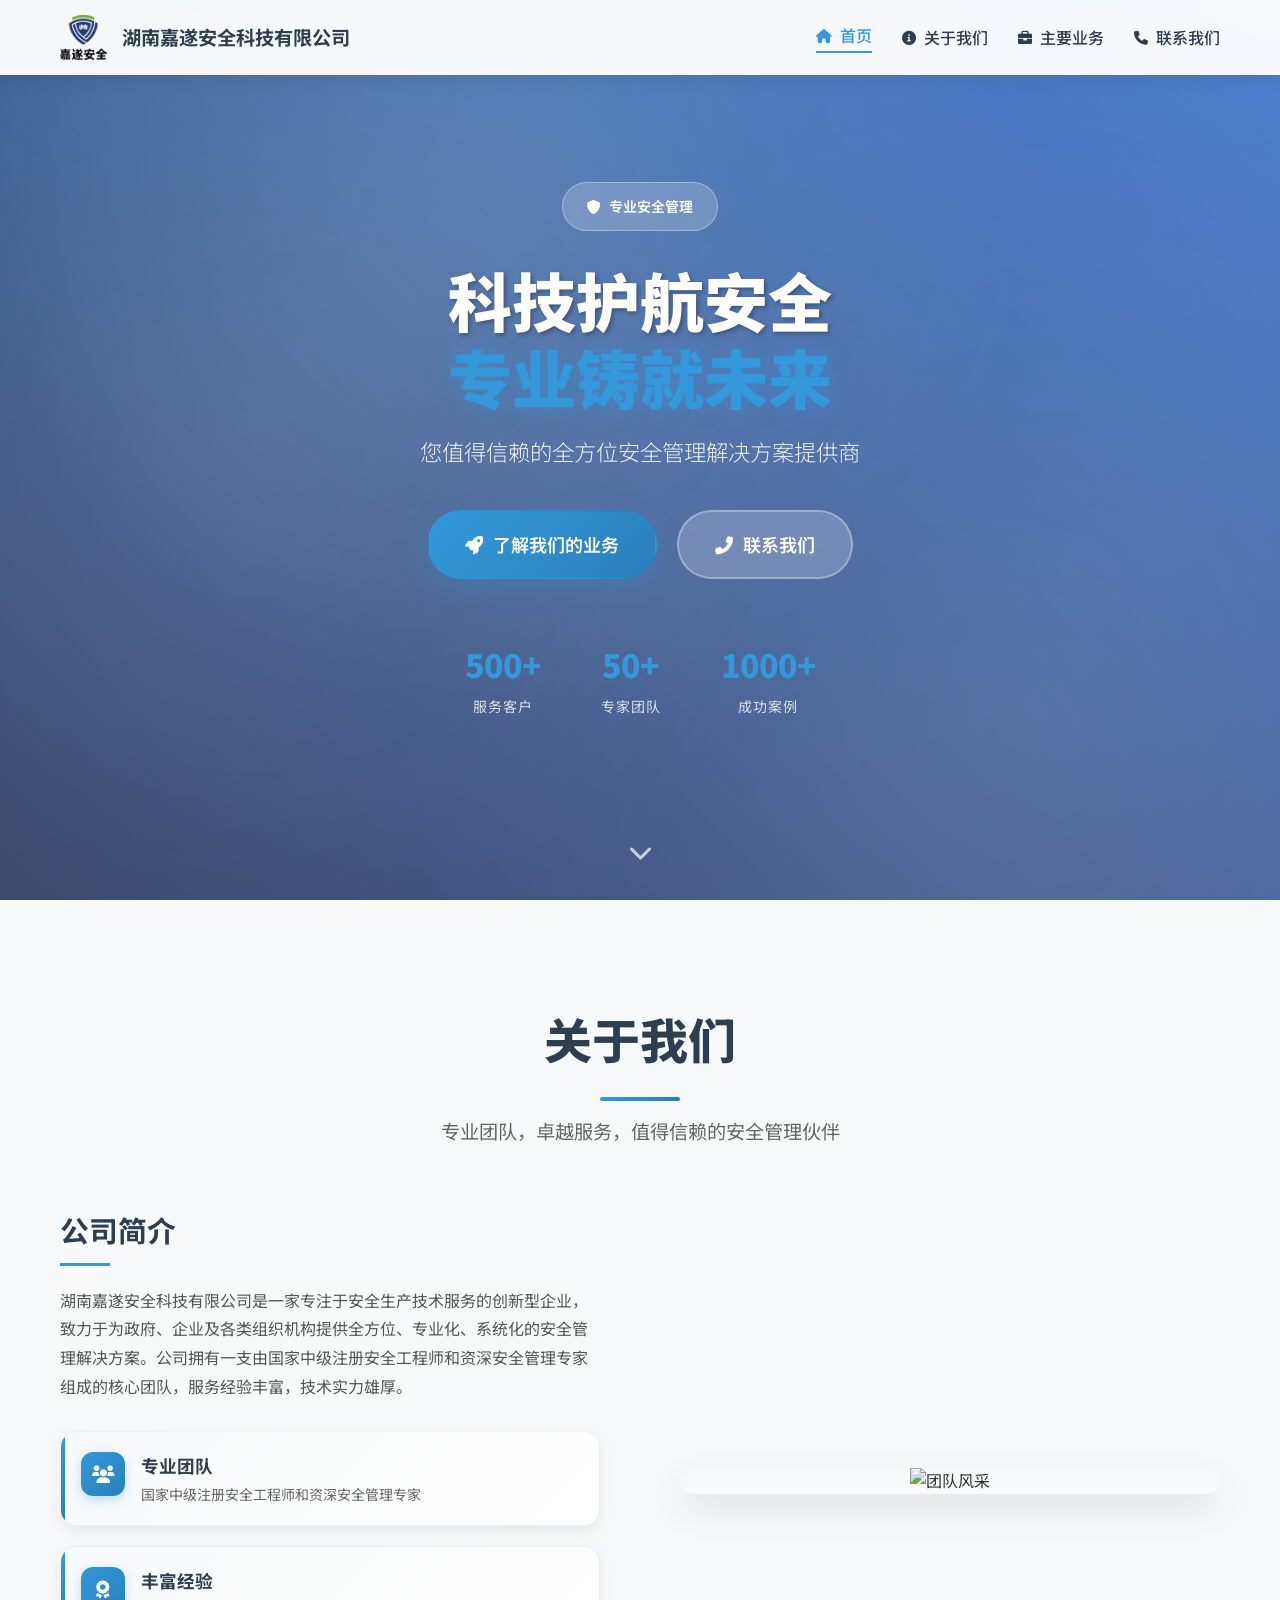
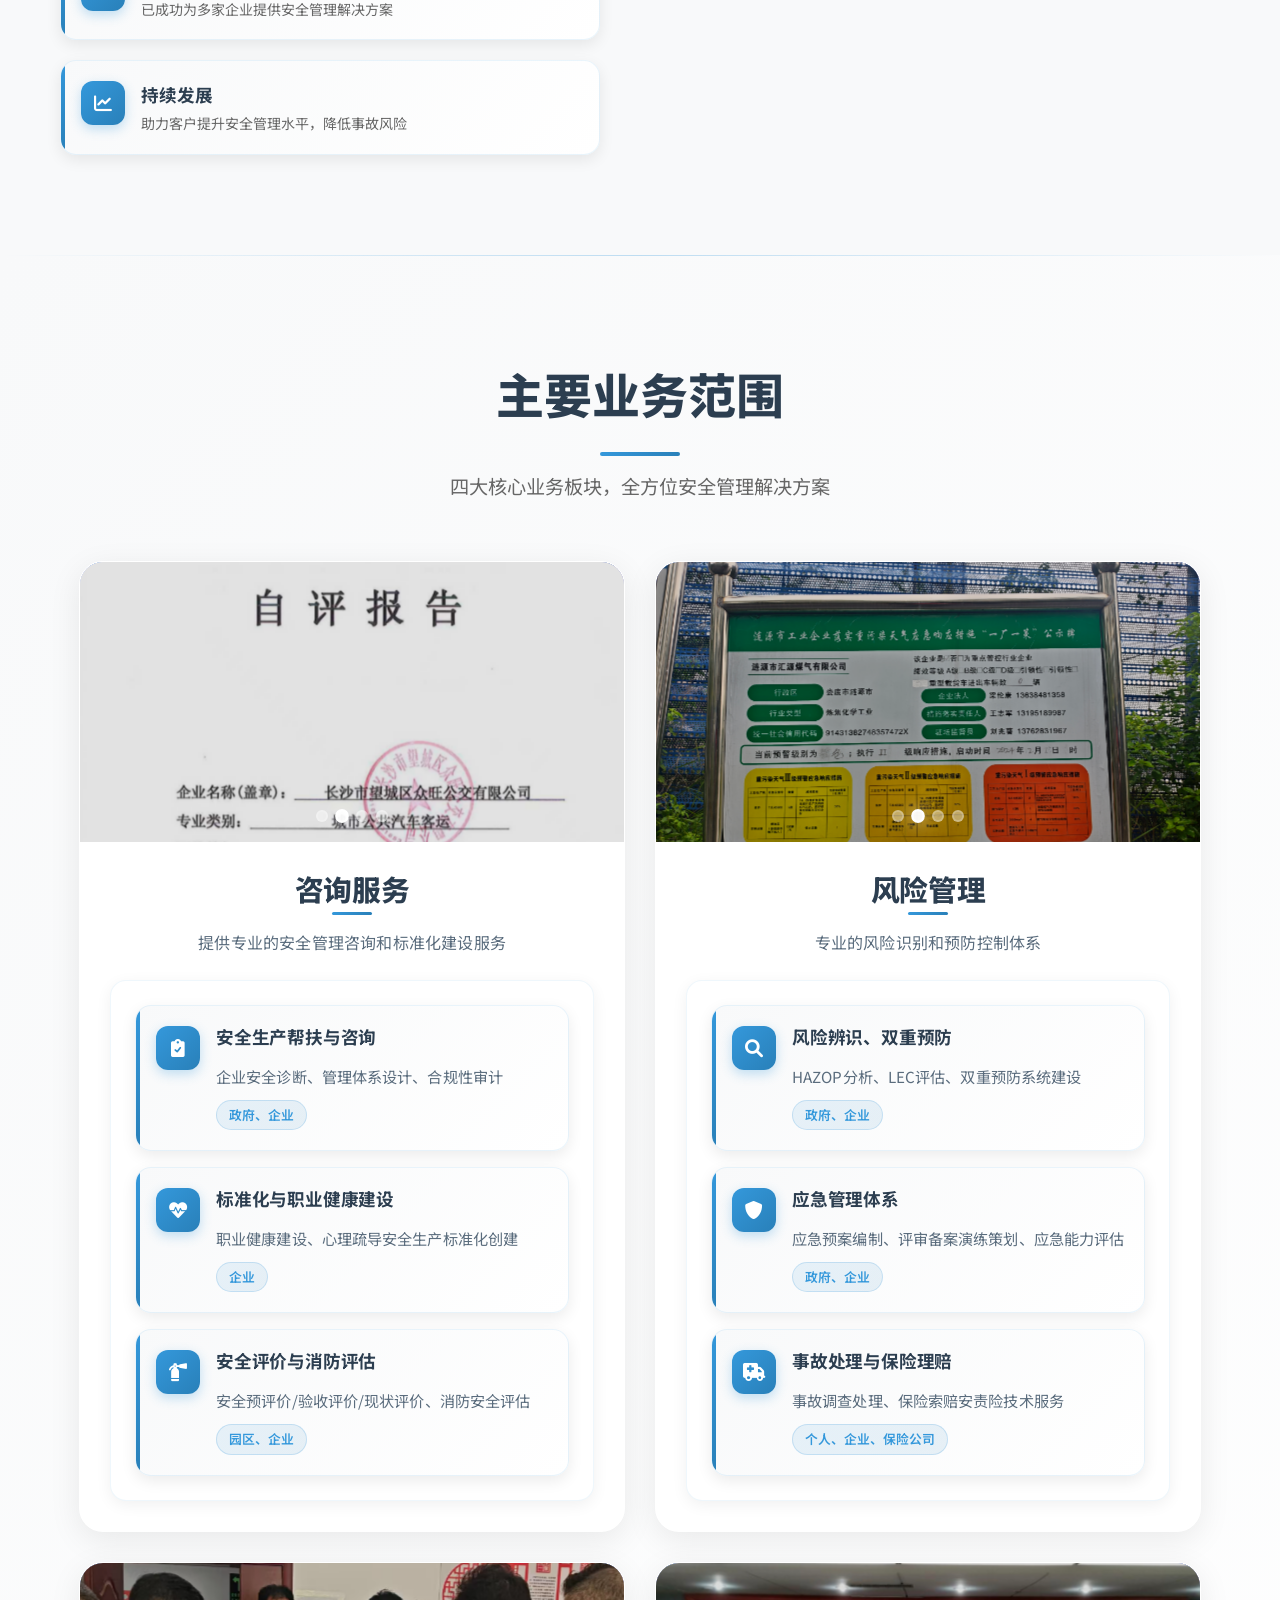
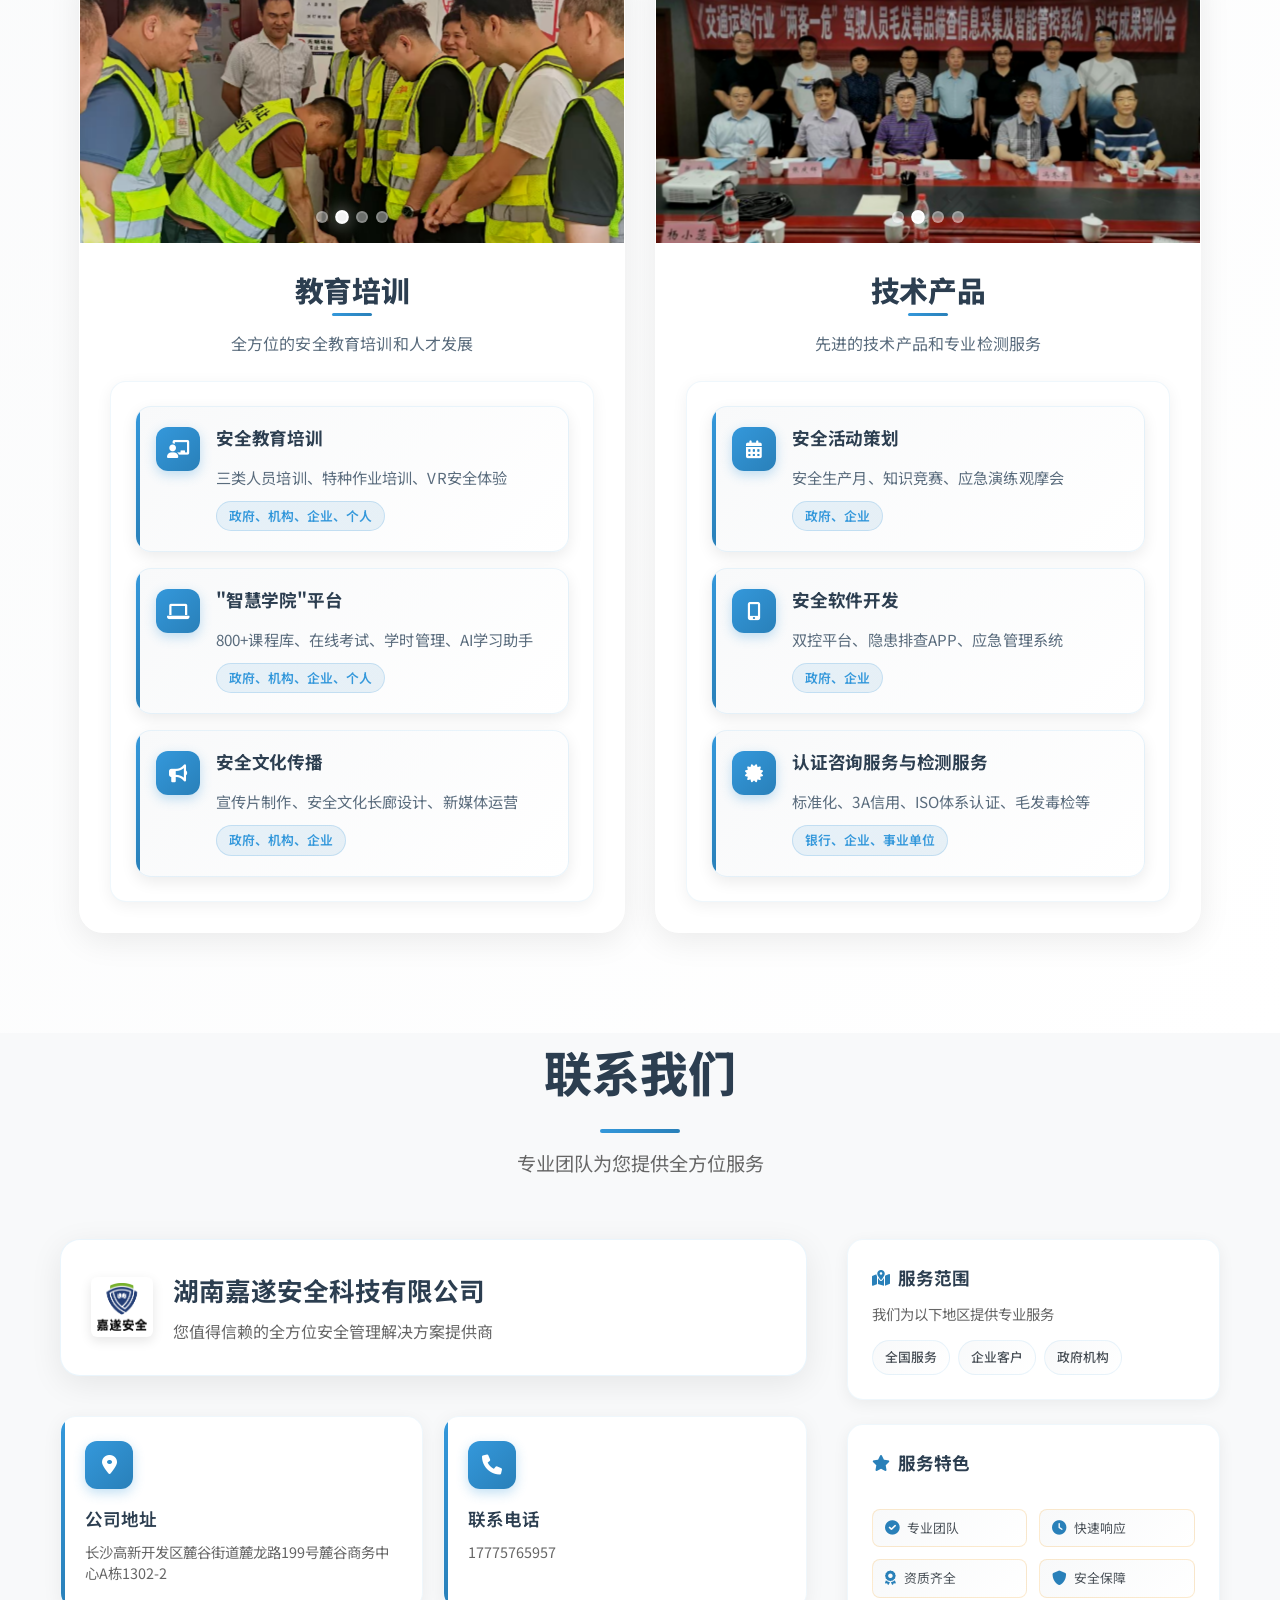
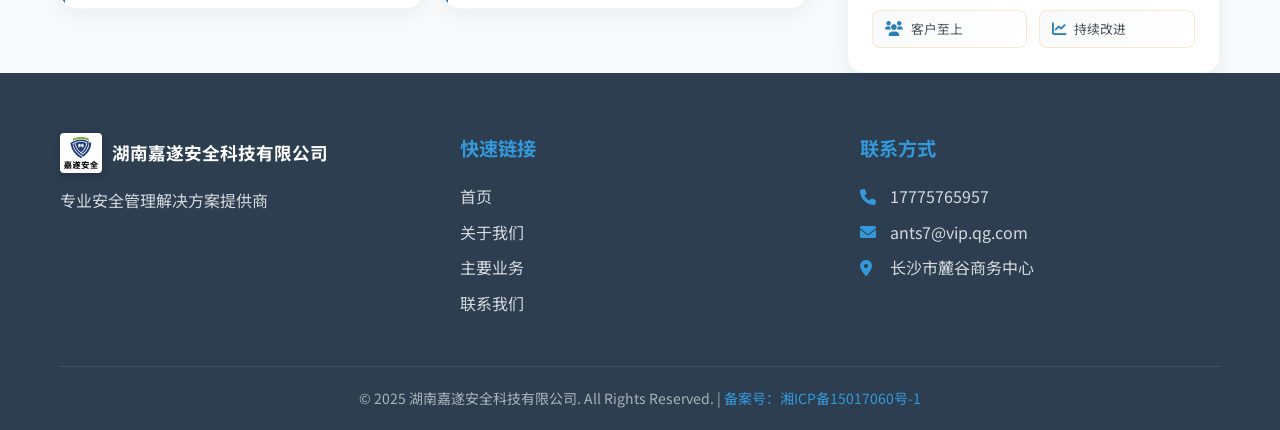
==== commit 7b702866: "添加了404页面" ====
--- a/index.html
+++ b/index.html
@@ -559,6 +559,7 @@
                         <p><i class="fas fa-phone"></i> 17775765957</p>
                         <p><i class="fas fa-envelope"></i> ants7@vip.qg.com</p>
                         <p><i class="fas fa-map-marker-alt"></i> 长沙市麓谷商务中心</p>
+                        
                     </div>
                 </div>
             </div>
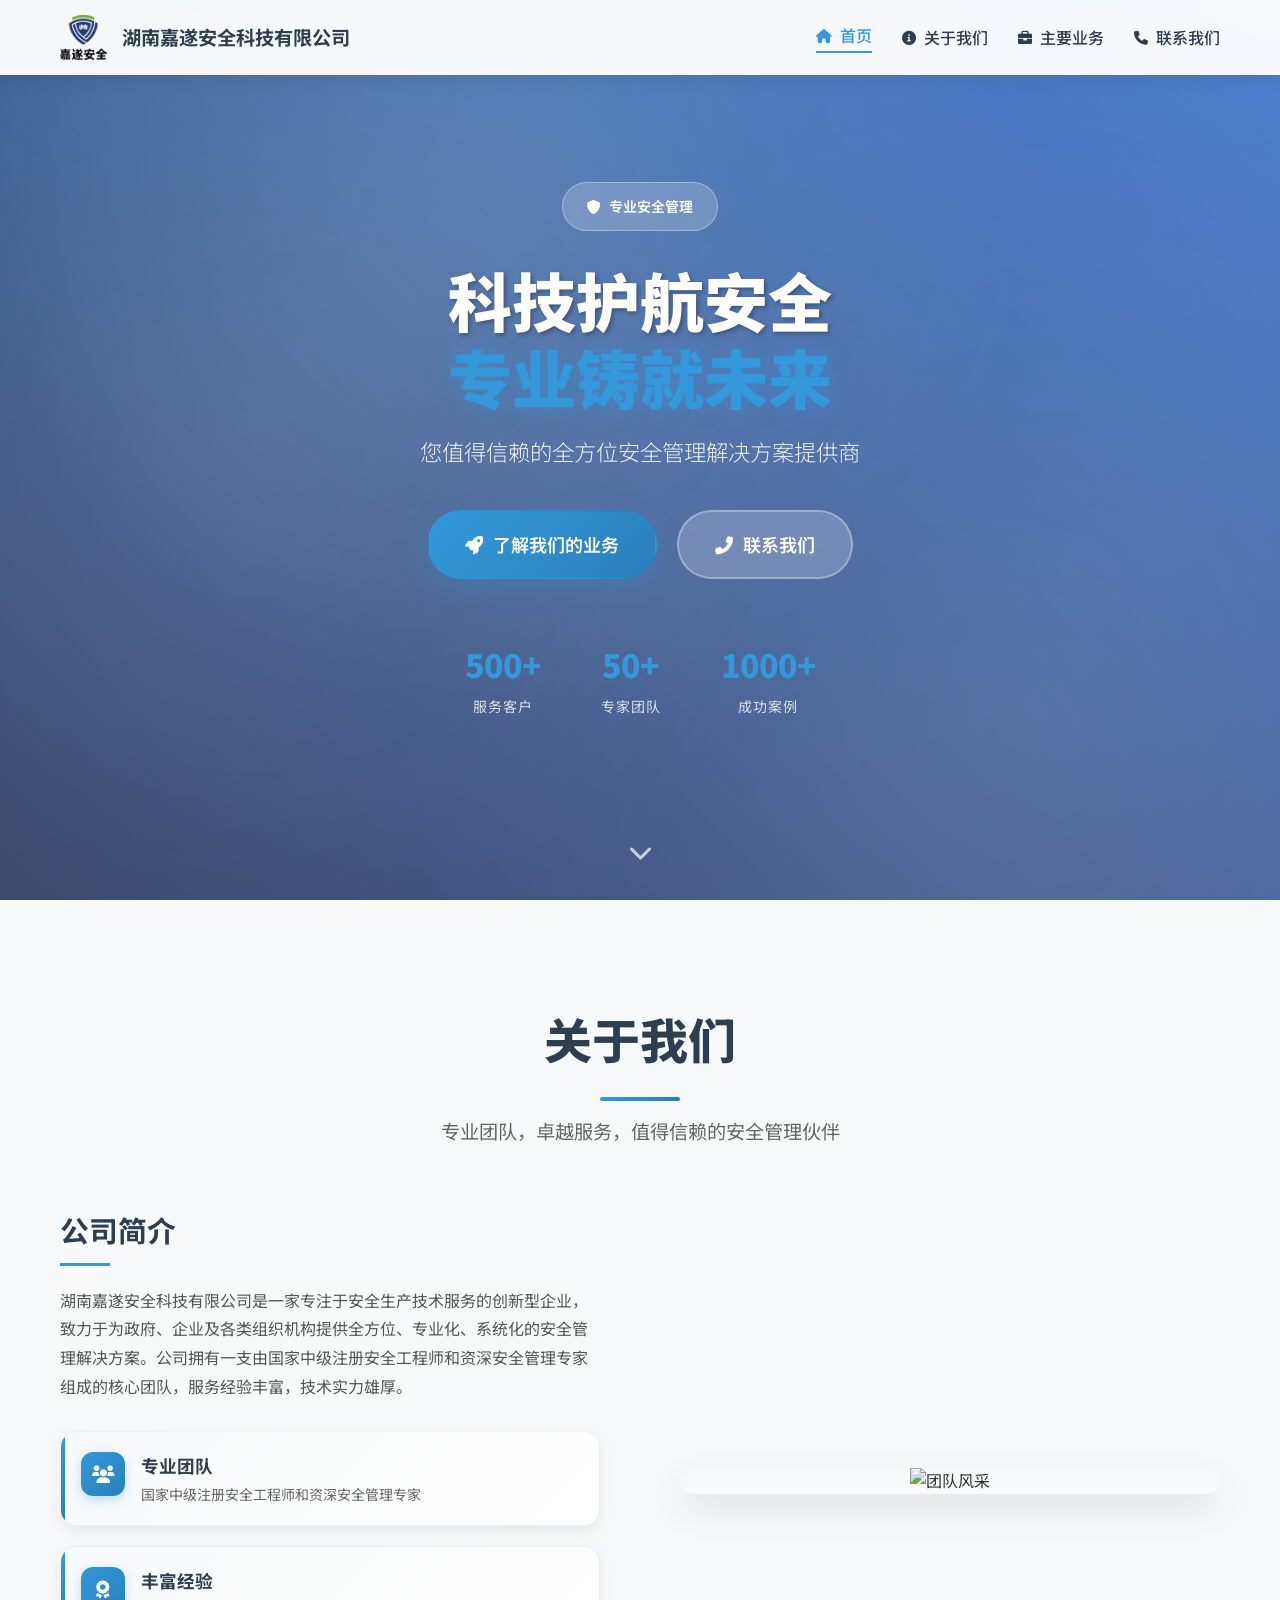
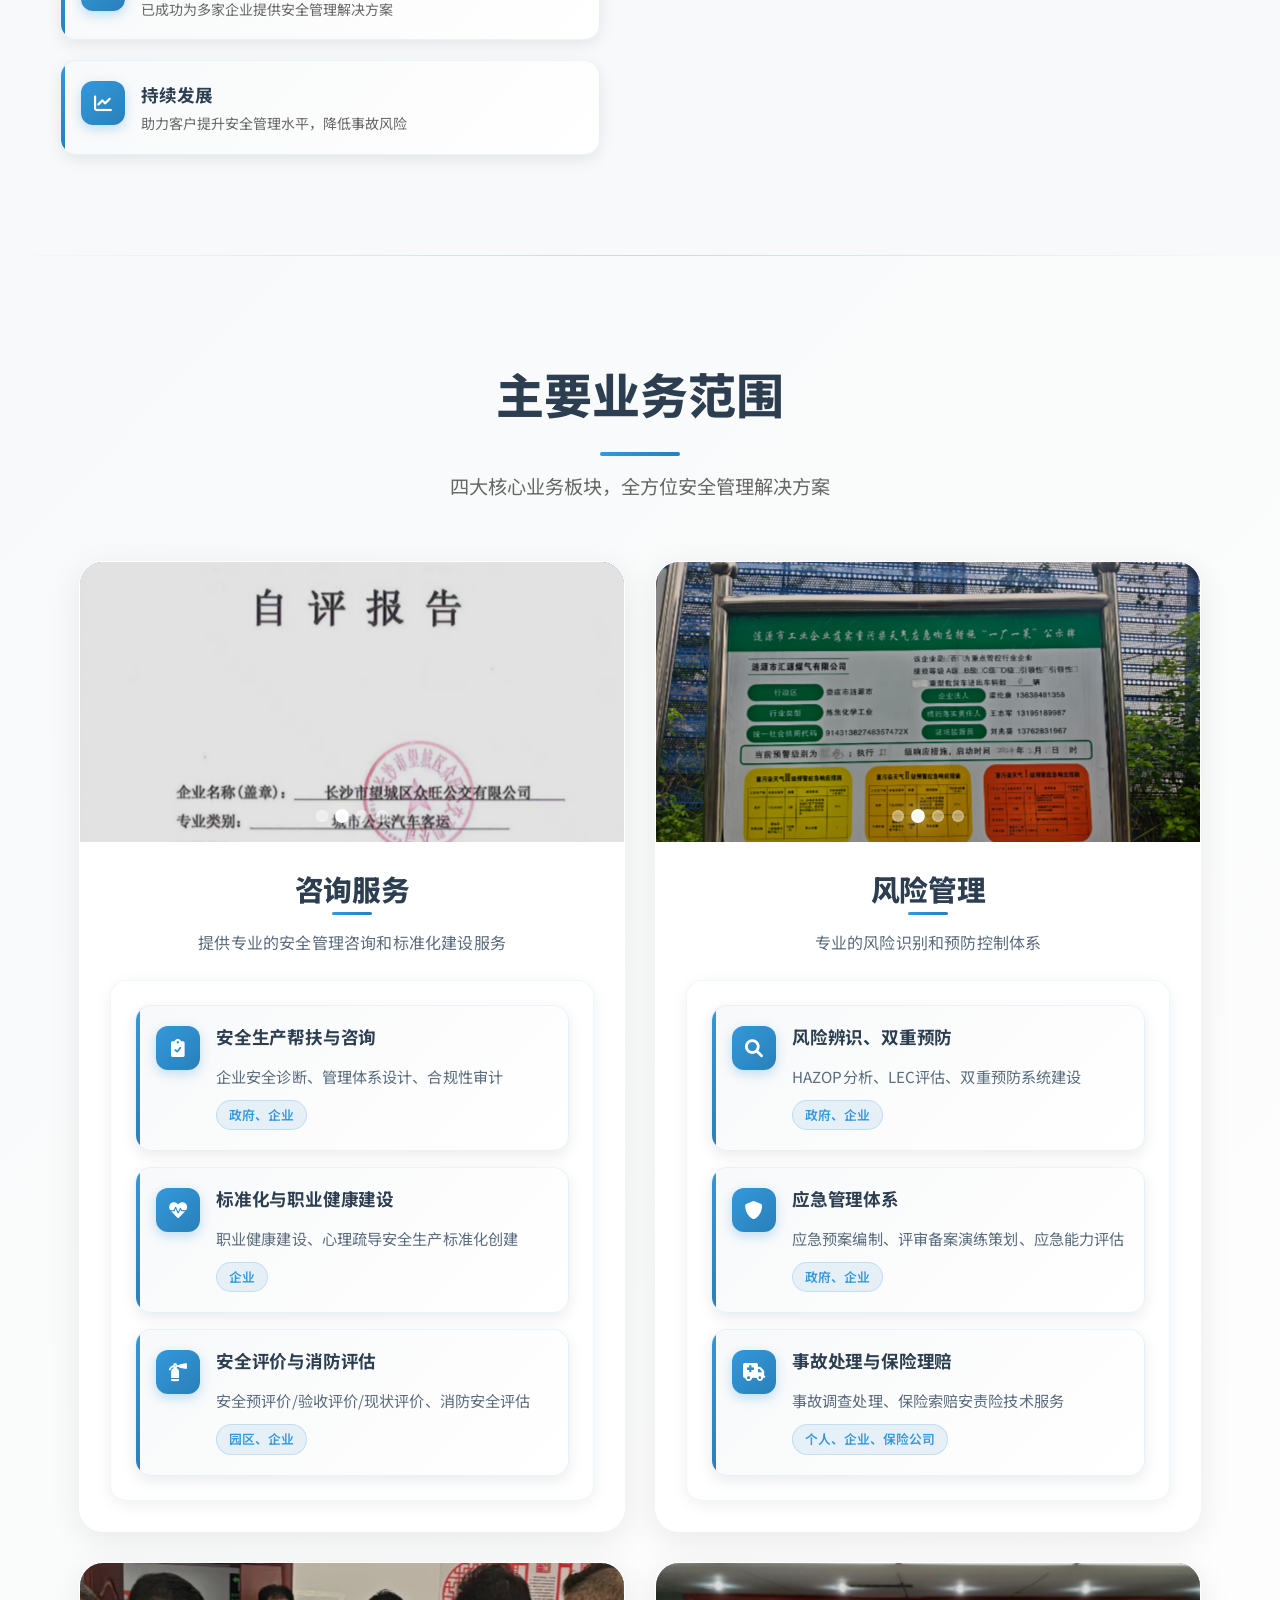
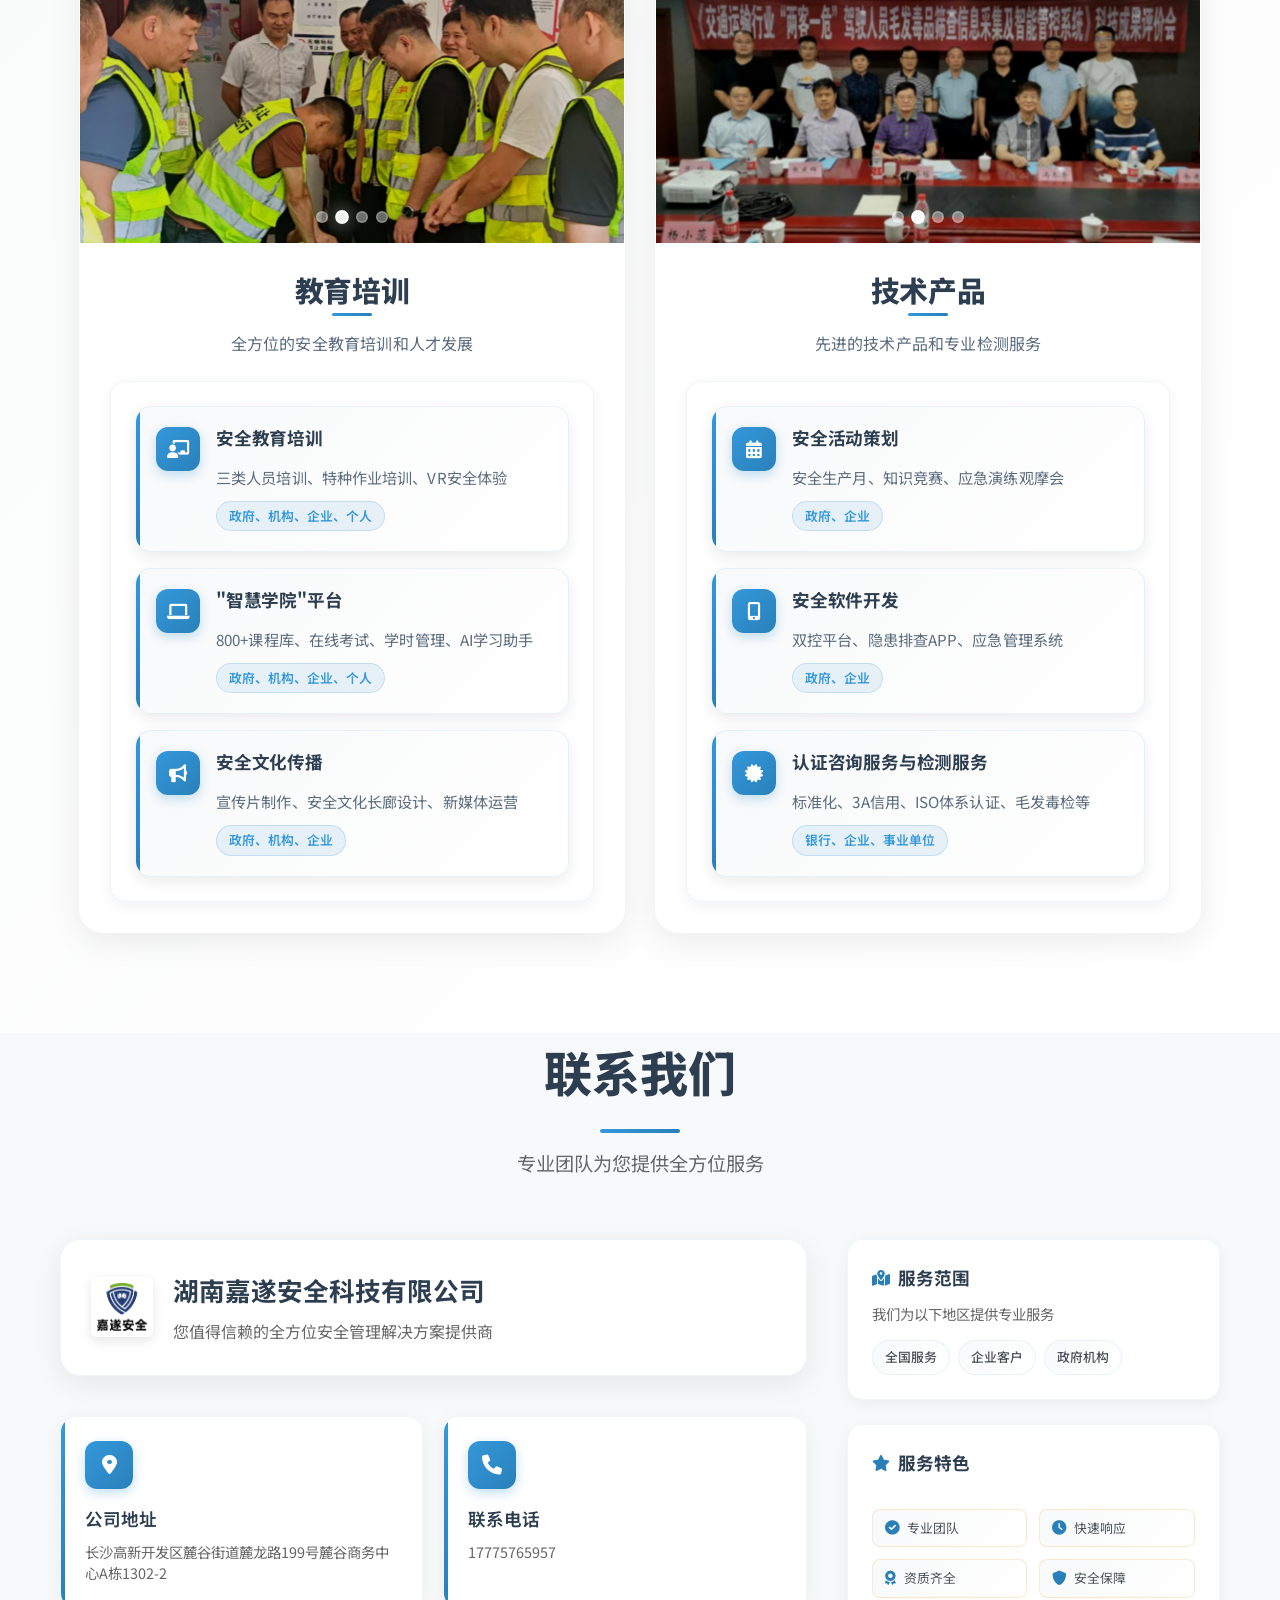
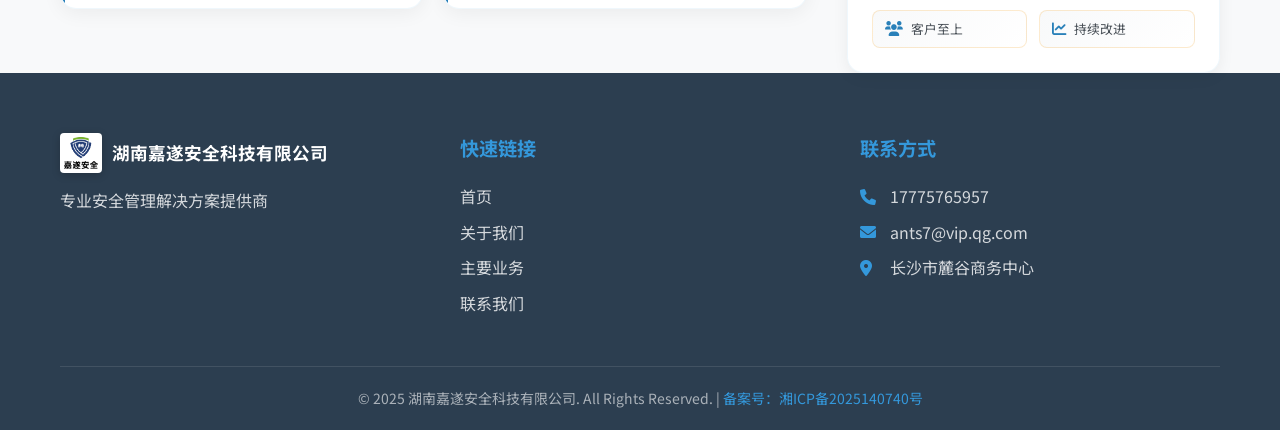
==== commit 8dc1d401: "保存最新更改" ====
--- a/index.html
+++ b/index.html
@@ -565,7 +565,7 @@
             </div>
             <div class="footer-bottom">
                 <p>&copy; 2025 湖南嘉遂安全科技有限公司. All Rights Reserved. |
-                    <a href="https://beian.miit.gov.cn/">备案号：湘ICP备15017060号-1</a>
+                    <a href="https://beian.miit.gov.cn/">备案号：湘ICP备2025140740号</a>
                 </p>
             </div>
         </div>
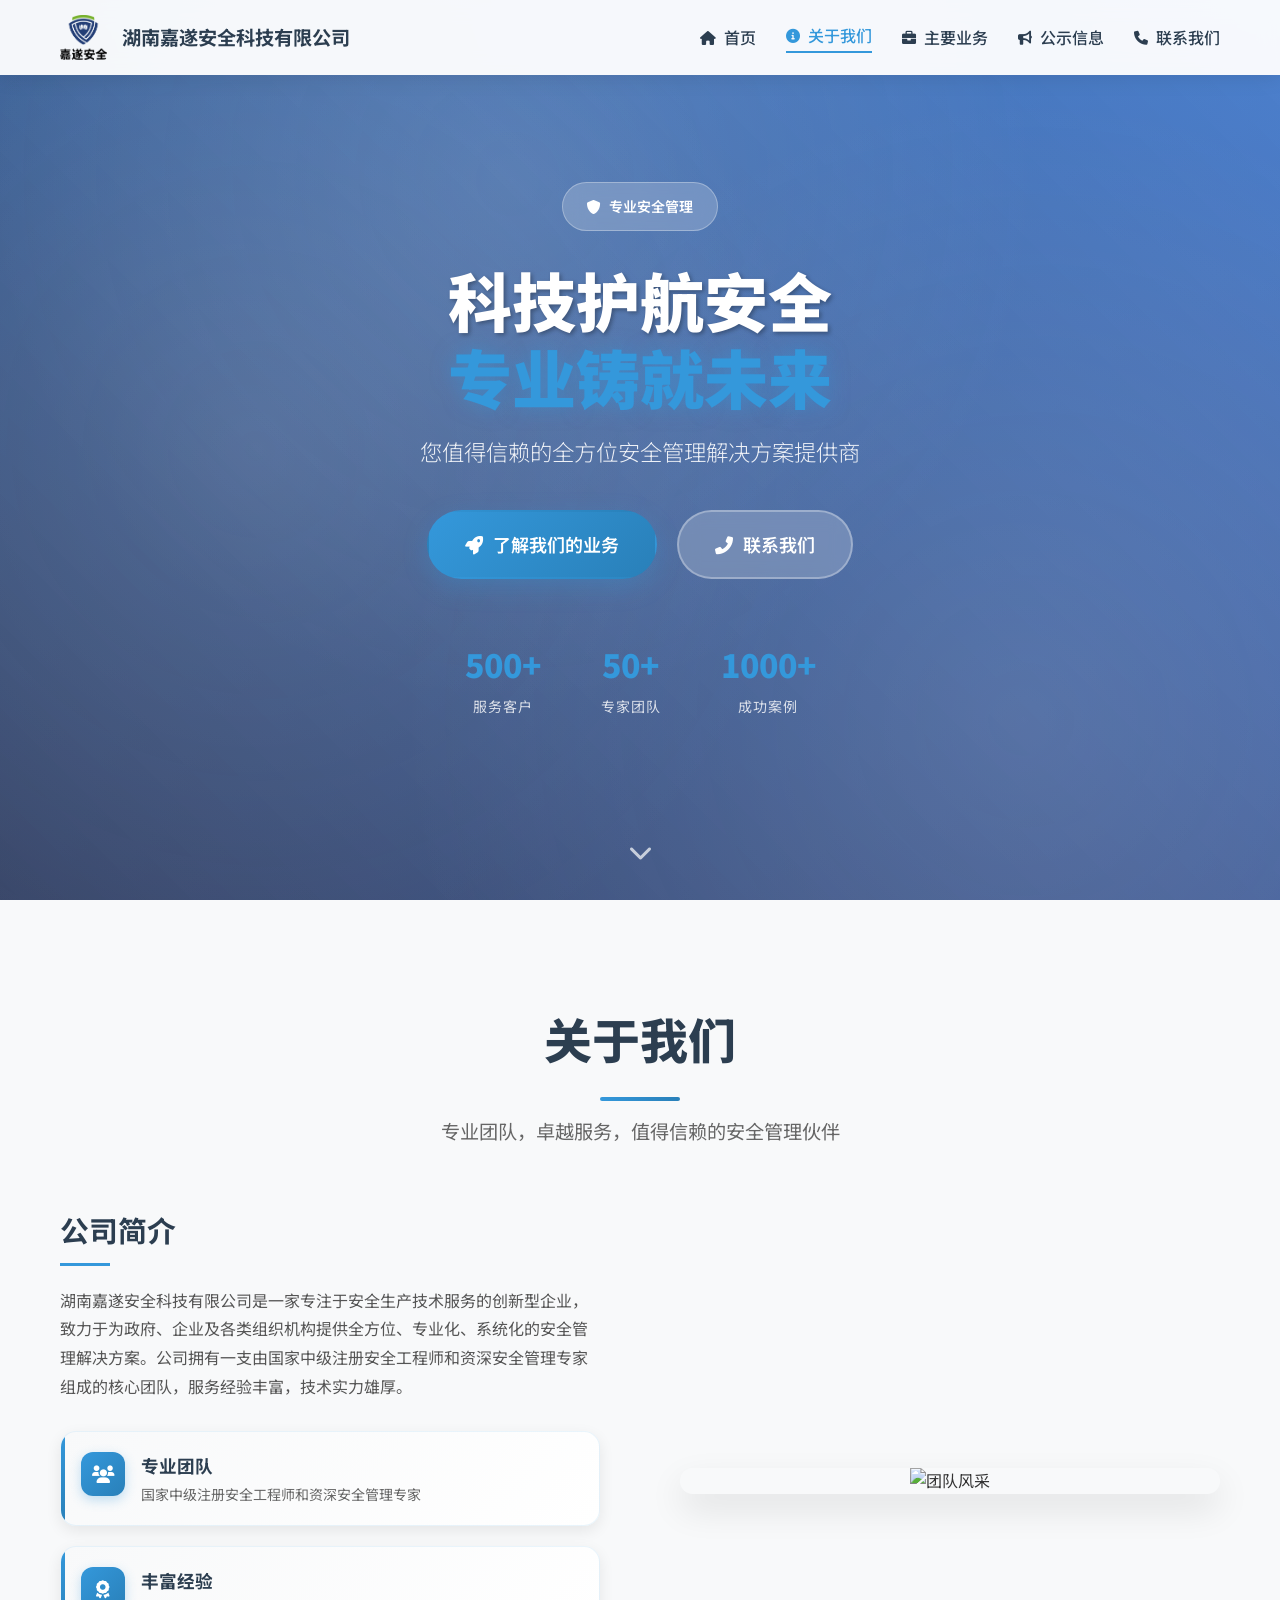
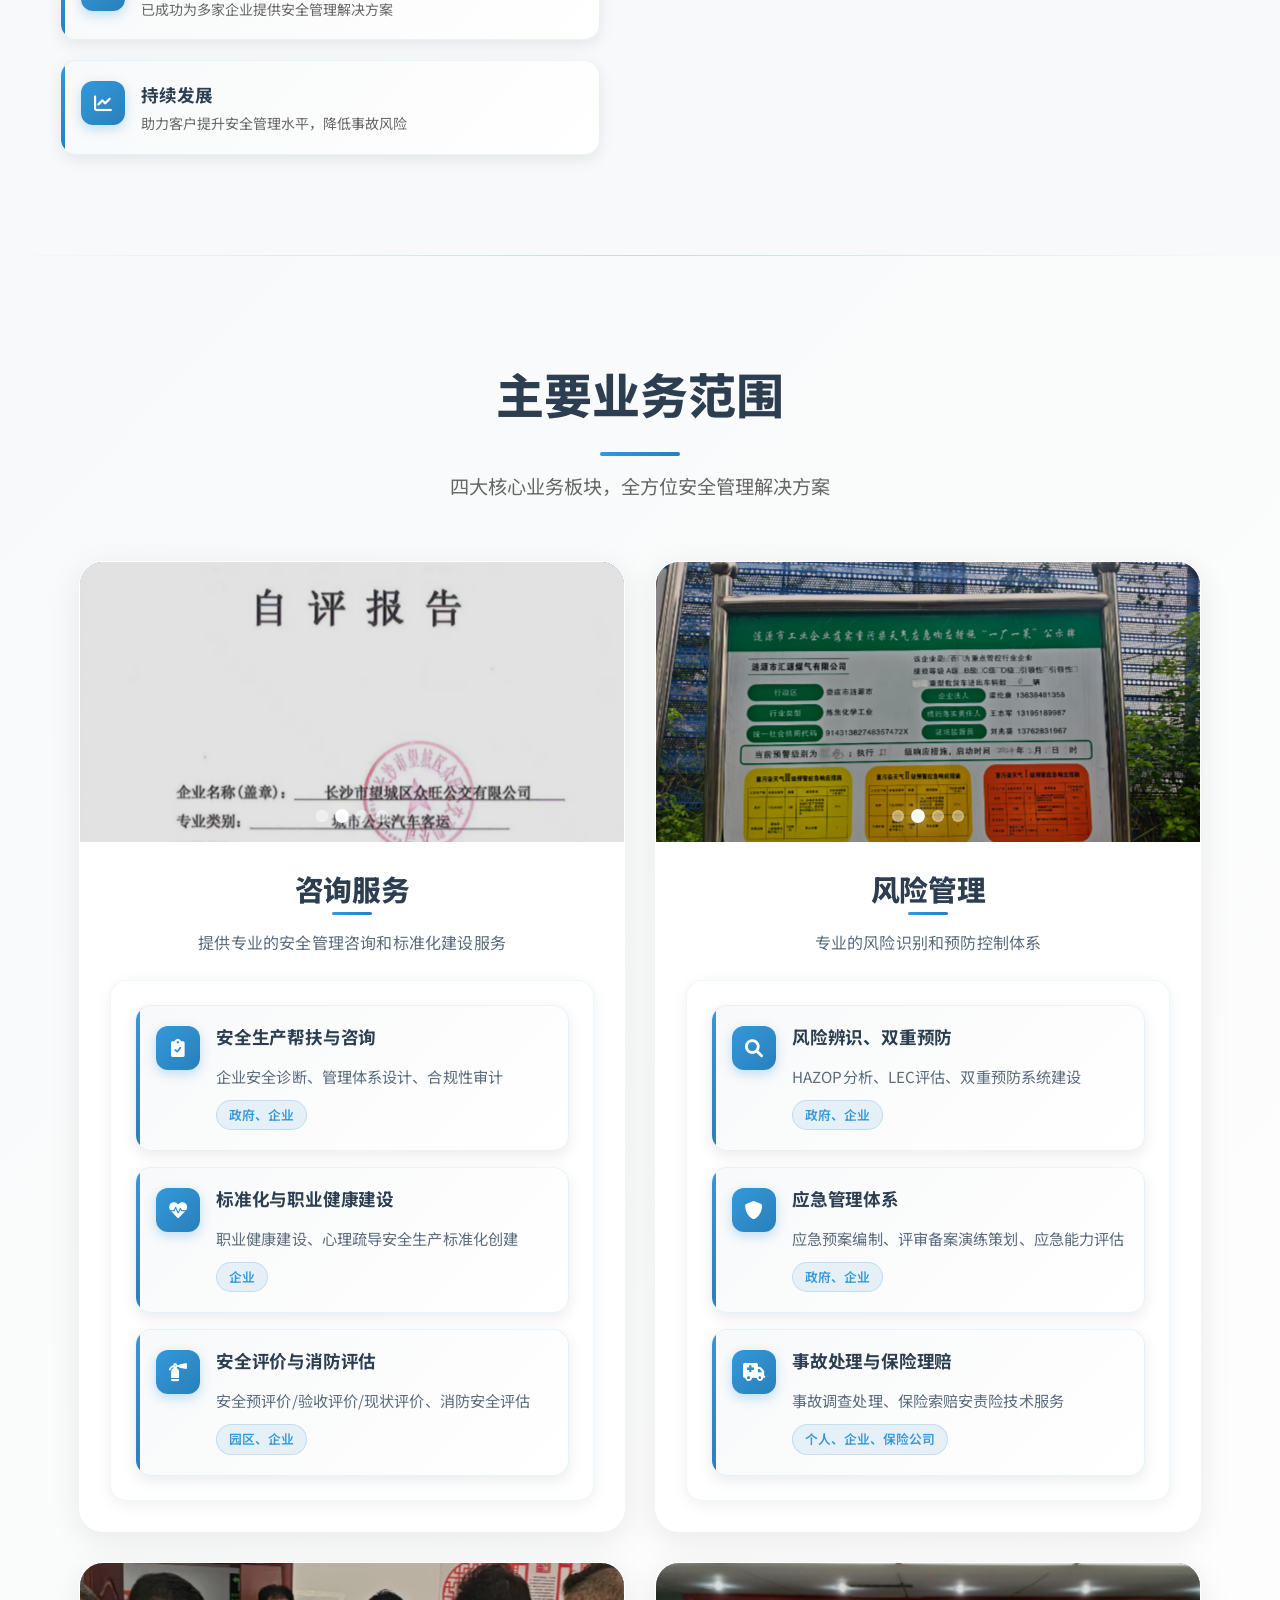
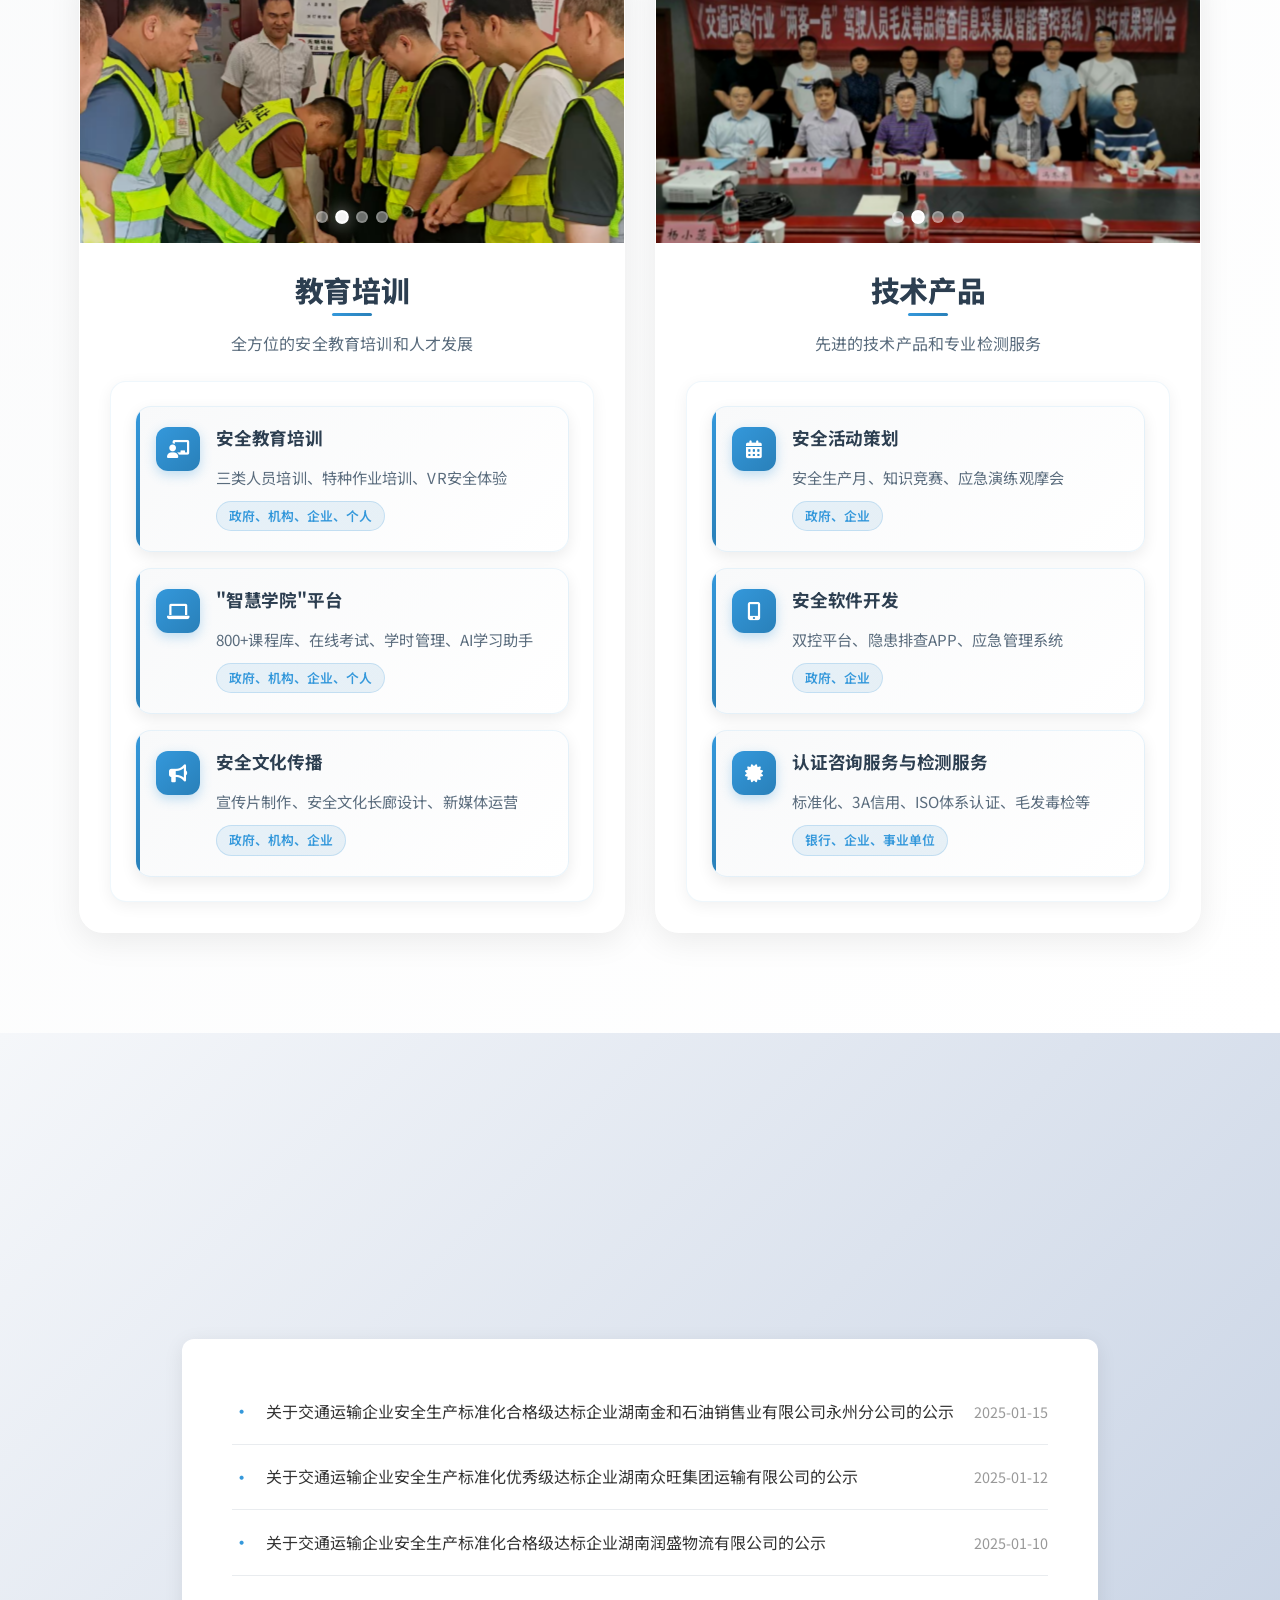
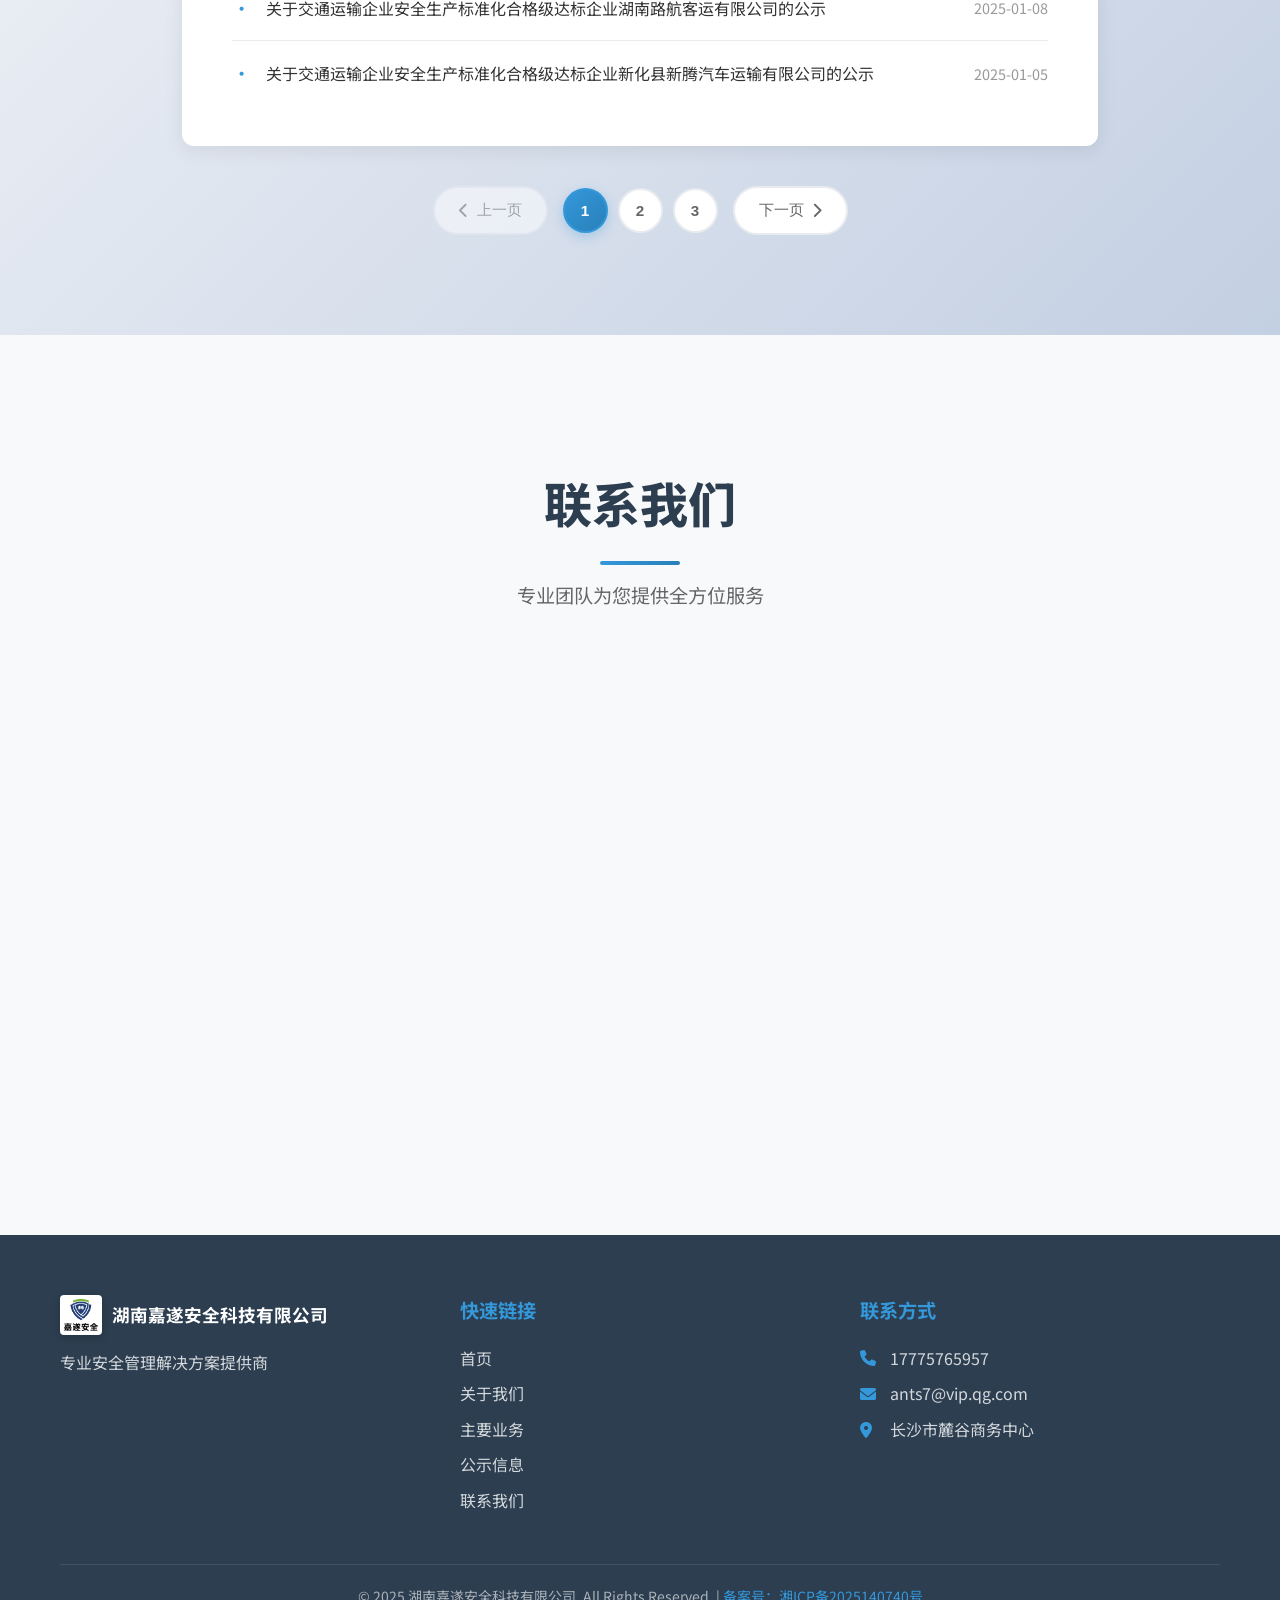
==== commit fab76087: "更新网站内容和SEO优化" ====
--- a/index.html
+++ b/index.html
@@ -4,9 +4,126 @@
     <meta charset="UTF-8">
     <meta name="viewport" content="width=device-width, initial-scale=1.0">
     <title>湖南嘉遂安全科技有限公司 - 专业安全管理解决方案提供商</title>
+    
+    <!-- SEO Meta标签 -->
+    <meta name="description" content="湖南嘉遂安全科技有限公司专注于安全生产技术服务，提供安全生产咨询、风险管理、应急管理、安全评价、标准化建设、安全教育培训等全方位安全管理解决方案。拥有专业注册安全工程师团队，服务500+客户。">
+    <meta name="keywords" content="湖南嘉遂安全科技,安全管理,安全生产,安全咨询,风险管理,应急管理,安全评价,安全培训,标准化建设,注册安全工程师,长沙安全公司">
+    <meta name="author" content="湖南嘉遂安全科技有限公司">
+    <meta name="robots" content="index, follow">
+    <meta name="googlebot" content="index, follow">
+    <link rel="canonical" href="https://www.jiasui-safety.com/">
+    
+    <!-- Open Graph Meta标签 (社交媒体分享) -->
+    <meta property="og:type" content="website">
+    <meta property="og:title" content="湖南嘉遂安全科技有限公司 - 专业安全管理解决方案提供商">
+    <meta property="og:description" content="专注于安全生产技术服务，提供全方位、专业化、系统化的安全管理解决方案。拥有专业注册安全工程师团队，服务经验丰富。">
+    <meta property="og:url" content="https://www.jiasui-safety.com/">
+    <meta property="og:site_name" content="湖南嘉遂安全科技有限公司">
+    <meta property="og:locale" content="zh_CN">
+    
+    <!-- Twitter Card Meta标签 -->
+    <meta name="twitter:card" content="summary_large_image">
+    <meta name="twitter:title" content="湖南嘉遂安全科技有限公司 - 专业安全管理解决方案提供商">
+    <meta name="twitter:description" content="专注于安全生产技术服务，提供全方位、专业化、系统化的安全管理解决方案。">
     <link rel="stylesheet" href="styles.css">
     <link href="https://fonts.googleapis.com/css2?family=Noto+Sans+SC:wght@300;400;500;700;900&display=swap" rel="stylesheet">
     <link rel="stylesheet" href="https://cdnjs.cloudflare.com/ajax/libs/font-awesome/6.0.0/css/all.min.css">
+    
+    <!-- Schema.org 结构化数据 -->
+    <script type="application/ld+json">
+    {
+      "@context": "https://schema.org",
+      "@type": "Organization",
+      "name": "湖南嘉遂安全科技有限公司",
+      "alternateName": "嘉遂安全科技",
+      "url": "https://www.jiasui-safety.com",
+      "logo": "https://www.jiasui-safety.com/images/logo/logo1.png",
+      "description": "专注于安全生产技术服务的创新型企业，提供全方位、专业化、系统化的安全管理解决方案",
+      "telephone": "+86-17775765957",
+      "email": "ants7@vip.qg.com",
+      "address": {
+        "@type": "PostalAddress",
+        "streetAddress": "麓谷街道麓龙路199号麓谷商务中心A栋1302-2",
+        "addressLocality": "长沙市",
+        "addressRegion": "湖南省",
+        "postalCode": "410000",
+        "addressCountry": "CN"
+      },
+      "sameAs": [
+        "https://beian.miit.gov.cn/"
+      ],
+      "foundingDate": "2024",
+      "areaServed": {
+        "@type": "Country",
+        "name": "中国"
+      },
+      "serviceType": [
+        "安全生产咨询",
+        "风险管理",
+        "应急管理",
+        "安全评价",
+        "安全培训",
+        "标准化建设"
+      ]
+    }
+    </script>
+    
+    <script type="application/ld+json">
+    {
+      "@context": "https://schema.org",
+      "@type": "LocalBusiness",
+      "name": "湖南嘉遂安全科技有限公司",
+      "image": "https://www.jiasui-safety.com/images/logo/logo1.png",
+      "@id": "https://www.jiasui-safety.com",
+      "url": "https://www.jiasui-safety.com",
+      "telephone": "+86-17775765957",
+      "priceRange": "¥¥",
+      "address": {
+        "@type": "PostalAddress",
+        "streetAddress": "麓谷街道麓龙路199号麓谷商务中心A栋1302-2",
+        "addressLocality": "长沙市",
+        "addressRegion": "湖南省",
+        "postalCode": "410000",
+        "addressCountry": "CN"
+      },
+      "geo": {
+        "@type": "GeoCoordinates",
+        "latitude": 28.2342,
+        "longitude": 112.9388
+      },
+      "openingHoursSpecification": {
+        "@type": "OpeningHoursSpecification",
+        "dayOfWeek": [
+          "Monday",
+          "Tuesday",
+          "Wednesday",
+          "Thursday",
+          "Friday"
+        ],
+        "opens": "09:00",
+        "closes": "18:00"
+      }
+    }
+    </script>
+    
+    <script type="application/ld+json">
+    {
+      "@context": "https://schema.org",
+      "@type": "WebSite",
+      "name": "湖南嘉遂安全科技有限公司",
+      "url": "https://www.jiasui-safety.com",
+      "description": "专业安全管理解决方案提供商",
+      "publisher": {
+        "@type": "Organization",
+        "name": "湖南嘉遂安全科技有限公司"
+      },
+      "potentialAction": {
+        "@type": "SearchAction",
+        "target": "https://www.jiasui-safety.com/?s={search_term_string}",
+        "query-input": "required name=search_term_string"
+      }
+    }
+    </script>
 </head>
 <body>
     <!-- 固定导航栏 -->
@@ -37,6 +154,12 @@
                         </a>
                     </li>
                     <li class="nav-item">
+                        <a href="#announcements" class="nav-link">
+                            <i class="fas fa-bullhorn"></i>
+                            <span>公示信息</span>
+                        </a>
+                    </li>
+                    <li class="nav-item">
                         <a href="#contact" class="nav-link">
                             <i class="fas fa-phone"></i>
                             <span>联系我们</span>
@@ -421,8 +544,28 @@
         </div>
     </section>
 
+    <!-- 公示信息 -->
+    <section id="announcements" class="section announcements">
+        <div class="container">
+            <div class="section-header">
+                <h2 class="section-title">公示信息</h2>
+                <p class="section-subtitle">及时发布公司重要信息与公告</p>
+            </div>
+
+            <!-- 公示信息列表 -->
+            <div class="announcements-list-home" id="announcementsListHome">
+                <p style="text-align: center; color: #999; padding: 20px;">正在加载公示信息...</p>
+            </div>
+
+            <!-- 分页控件 -->
+            <div class="pagination-home" id="paginationHome">
+                <!-- 分页按钮将通过JavaScript动态生成 -->
+            </div>
+        </div>
+    </section>
+
     <!-- 联系我们 -->
-    <section id="contact" class="contact">
+    <section id="contact" class="section contact">
         <div class="container">
             <div class="section-header">
                 <h2 class="section-title">联系我们</h2>
@@ -550,6 +693,7 @@
                         <li><a href="#home">首页</a></li>
                         <li><a href="#about">关于我们</a></li>
                         <li><a href="#services">主要业务</a></li>
+                        <li><a href="#announcements">公示信息</a></li>
                         <li><a href="#contact">联系我们</a></li>
                     </ul>
                 </div>
@@ -571,6 +715,24 @@
         </div>
     </footer>
 
+    <script src="announcements-data.js"></script>
     <script src="script.js"></script>
+    <script>
+        // 调试：检查数据和DOM
+        window.addEventListener('load', function() {
+            console.log('=== 调试信息 ===');
+            console.log('announcementsData是否存在:', typeof announcementsData !== 'undefined');
+            if (typeof announcementsData !== 'undefined') {
+                console.log('数据条数:', announcementsData.length);
+                console.log('第一条数据:', announcementsData[0]);
+            }
+            const container = document.getElementById('announcementsListHome');
+            console.log('容器是否存在:', container !== null);
+            if (container) {
+                console.log('容器内容:', container.innerHTML);
+                console.log('容器样式:', window.getComputedStyle(container).display);
+            }
+        });
+    </script>
 </body>
 </html>
--- a/styles.css
+++ b/styles.css
@@ -1634,4 +1634,634 @@
 .animate-on-scroll.animate {
     opacity: 1;
     transform: translateY(0);
+}
+
+/* ==================== 公示信息页面样式 ==================== */
+
+/* 主页公示信息section */
+.announcements {
+    background: linear-gradient(135deg, #f5f7fa 0%, #c3cfe2 100%);
+}
+
+.announcements-list-home {
+    background: white;
+    border-radius: 12px;
+    padding: 40px 50px;
+    box-shadow: 0 4px 20px rgba(0, 0, 0, 0.08);
+    margin-bottom: 40px;
+}
+
+.announcement-item-home {
+    display: flex;
+    align-items: center;
+    padding: 15px 0;
+    border-bottom: 1px solid #e9ecef;
+    transition: all 0.2s ease;
+}
+
+.announcement-item-home:last-child {
+    border-bottom: none;
+}
+
+.announcement-item-home:hover {
+    background: #f8f9fa;
+    padding-left: 10px;
+}
+
+.announcement-item-home .announcement-bullet {
+    color: #3498db;
+    font-size: 1.2rem;
+    margin-right: 15px;
+    line-height: 1.8;
+}
+
+.announcement-link-home {
+    color: #333;
+    text-decoration: none;
+    font-size: 1rem;
+    line-height: 1.8;
+    flex: 1;
+    transition: color 0.2s ease;
+}
+
+.announcement-link-home:hover {
+    color: #3498db;
+}
+
+.announcement-date-home {
+    color: #999;
+    font-size: 0.9rem;
+    margin-left: 20px;
+    white-space: nowrap;
+}
+
+.no-announcements {
+    text-align: center;
+    color: #999;
+    padding: 40px;
+    font-size: 1.1rem;
+}
+
+/* 主页分页样式 */
+.pagination-home {
+    display: flex;
+    justify-content: center;
+    align-items: center;
+    gap: 15px;
+    margin-top: 40px;
+}
+
+.page-btn-home {
+    padding: 12px 24px;
+    background: white;
+    border: 2px solid #e9ecef;
+    border-radius: 25px;
+    color: #666;
+    font-size: 0.95rem;
+    font-weight: 500;
+    cursor: pointer;
+    display: flex;
+    align-items: center;
+    gap: 8px;
+    transition: all 0.3s ease;
+}
+
+.page-btn-home:hover:not(:disabled) {
+    background: #3498db;
+    color: white;
+    border-color: #3498db;
+    transform: translateY(-2px);
+}
+
+.page-btn-home:disabled {
+    opacity: 0.5;
+    cursor: not-allowed;
+}
+
+.page-numbers-home {
+    display: flex;
+    gap: 10px;
+    align-items: center;
+}
+
+.page-number-home {
+    width: 45px;
+    height: 45px;
+    background: white;
+    border: 2px solid #e9ecef;
+    border-radius: 50%;
+    color: #666;
+    font-size: 0.95rem;
+    font-weight: 600;
+    cursor: pointer;
+    display: flex;
+    align-items: center;
+    justify-content: center;
+    transition: all 0.3s ease;
+}
+
+.page-number-home:hover {
+    background: #3498db;
+    color: white;
+    border-color: #3498db;
+    transform: scale(1.1);
+}
+
+.page-number-home.active {
+    background: linear-gradient(135deg, #3498db 0%, #2980b9 100%);
+    color: white;
+    border-color: #3498db;
+    box-shadow: 0 4px 12px rgba(52, 152, 219, 0.3);
+}
+
+.page-ellipsis-home {
+    color: #999;
+    font-size: 1.2rem;
+    padding: 0 5px;
+}
+
+/* 公示信息列表页 */
+.announcements-section {
+    padding: 120px 0 80px;
+    background: #f8f9fa;
+    min-height: 100vh;
+}
+
+.announcements-section .section-header {
+    text-align: center;
+    margin-bottom: 50px;
+}
+
+.announcements-section .section-title {
+    font-size: 2.5rem;
+    font-weight: 700;
+    color: #2c3e50;
+    margin-bottom: 15px;
+}
+
+/* 公示信息列表 */
+.announcements-list {
+    background: white;
+    border-radius: 8px;
+    padding: 40px 60px;
+    box-shadow: 0 2px 8px rgba(0, 0, 0, 0.1);
+    margin-bottom: 40px;
+}
+
+.announcement-item {
+    display: flex;
+    align-items: flex-start;
+    padding: 15px 0;
+    border-bottom: 1px solid #e9ecef;
+    cursor: pointer;
+    transition: all 0.2s ease;
+}
+
+.announcement-item:last-child {
+    border-bottom: none;
+}
+
+.announcement-item:hover {
+    background: #f8f9fa;
+    padding-left: 10px;
+}
+
+.announcement-bullet {
+    color: #333;
+    font-size: 1.2rem;
+    margin-right: 15px;
+    line-height: 1.8;
+}
+
+.announcement-link {
+    color: #333;
+    text-decoration: none;
+    font-size: 1rem;
+    line-height: 1.8;
+    flex: 1;
+    transition: color 0.2s ease;
+}
+
+.announcement-link:hover {
+    color: #3498db;
+}
+
+/* 无结果提示 */
+.no-results {
+    text-align: center;
+    padding: 80px 20px;
+    color: #999;
+}
+
+.no-results p {
+    font-size: 1.2rem;
+}
+
+/* 分页样式 */
+.pagination {
+    display: flex;
+    justify-content: center;
+    align-items: center;
+    gap: 15px;
+    margin-top: 50px;
+}
+
+.page-btn {
+    padding: 12px 24px;
+    background: white;
+    border: 2px solid #e9ecef;
+    border-radius: 25px;
+    color: #666;
+    font-size: 0.95rem;
+    font-weight: 500;
+    cursor: pointer;
+    display: flex;
+    align-items: center;
+    gap: 8px;
+    transition: all 0.3s ease;
+}
+
+.page-btn:hover:not(:disabled) {
+    background: #3498db;
+    color: white;
+    border-color: #3498db;
+    transform: translateY(-2px);
+}
+
+.page-btn:disabled {
+    opacity: 0.5;
+    cursor: not-allowed;
+}
+
+.page-numbers {
+    display: flex;
+    gap: 10px;
+    align-items: center;
+}
+
+.page-number {
+    width: 45px;
+    height: 45px;
+    background: white;
+    border: 2px solid #e9ecef;
+    border-radius: 50%;
+    color: #666;
+    font-size: 0.95rem;
+    font-weight: 600;
+    cursor: pointer;
+    display: flex;
+    align-items: center;
+    justify-content: center;
+    transition: all 0.3s ease;
+}
+
+.page-number:hover {
+    background: #3498db;
+    color: white;
+    border-color: #3498db;
+    transform: scale(1.1);
+}
+
+.page-number.active {
+    background: linear-gradient(135deg, #3498db 0%, #2980b9 100%);
+    color: white;
+    border-color: #3498db;
+    box-shadow: 0 4px 12px rgba(52, 152, 219, 0.3);
+}
+
+.page-ellipsis {
+    color: #999;
+    font-size: 1.2rem;
+    padding: 0 5px;
+}
+
+/* ==================== 公示详情页面样式 ==================== */
+
+.announcement-detail-section {
+    padding: 120px 0 80px;
+    background: #f8f9fa;
+    min-height: 100vh;
+}
+
+/* 面包屑导航 */
+.breadcrumb {
+    display: flex;
+    align-items: center;
+    gap: 10px;
+    margin-bottom: 30px;
+    font-size: 0.9rem;
+    color: #666;
+}
+
+.breadcrumb a {
+    color: #3498db;
+    text-decoration: none;
+    transition: color 0.3s ease;
+}
+
+.breadcrumb a:hover {
+    color: #2980b9;
+}
+
+.breadcrumb .separator {
+    color: #ccc;
+}
+
+.breadcrumb .current {
+    color: #2c3e50;
+    font-weight: 500;
+}
+
+/* 详情内容 */
+.announcement-detail {
+    background: white;
+    border-radius: 20px;
+    padding: 50px;
+    box-shadow: 0 8px 32px rgba(0, 0, 0, 0.08);
+    margin-bottom: 40px;
+}
+
+.detail-header {
+    border-bottom: 2px solid #e9ecef;
+    padding-bottom: 30px;
+    margin-bottom: 40px;
+}
+
+.category-badge {
+    padding: 6px 16px;
+    border-radius: 20px;
+    font-size: 0.85rem;
+    font-weight: 600;
+    color: white;
+    display: inline-block;
+    margin-bottom: 15px;
+}
+
+.category-badge.company {
+    background: linear-gradient(135deg, #e74c3c 0%, #c0392b 100%);
+}
+
+.category-badge.project {
+    background: linear-gradient(135deg, #3498db 0%, #2980b9 100%);
+}
+
+.category-badge.qualification {
+    background: linear-gradient(135deg, #9b59b6 0%, #8e44ad 100%);
+}
+
+.category-badge.training {
+    background: linear-gradient(135deg, #f39c12 0%, #e67e22 100%);
+}
+
+.detail-title {
+    font-size: 2rem;
+    font-weight: 700;
+    color: #2c3e50;
+    line-height: 1.5;
+    margin: 20px 0;
+}
+
+.detail-meta {
+    display: flex;
+    gap: 30px;
+    flex-wrap: wrap;
+    margin-top: 20px;
+}
+
+.meta-item {
+    color: #999;
+    font-size: 0.9rem;
+    display: flex;
+    align-items: center;
+    gap: 8px;
+}
+
+.detail-content {
+    font-size: 1.05rem;
+    line-height: 1.8;
+    color: #444;
+}
+
+.detail-content h2 {
+    font-size: 1.6rem;
+    color: #2c3e50;
+    margin: 30px 0 20px;
+    padding-bottom: 10px;
+    border-bottom: 2px solid #3498db;
+}
+
+.detail-content h3 {
+    font-size: 1.3rem;
+    color: #34495e;
+    margin: 25px 0 15px;
+}
+
+.detail-content p {
+    margin-bottom: 15px;
+}
+
+.detail-content ul, .detail-content ol {
+    margin: 15px 0;
+    padding-left: 30px;
+}
+
+.detail-content li {
+    margin-bottom: 10px;
+}
+
+.detail-content strong {
+    color: #2c3e50;
+    font-weight: 600;
+}
+
+/* 附件列表 */
+.detail-attachments {
+    margin: 40px 0;
+    padding: 30px;
+    background: #f8f9fa;
+    border-radius: 15px;
+}
+
+.attachments-title {
+    font-size: 1.3rem;
+    color: #2c3e50;
+    margin-bottom: 20px;
+    display: flex;
+    align-items: center;
+    gap: 10px;
+}
+
+.attachments-list {
+    display: flex;
+    flex-direction: column;
+    gap: 15px;
+}
+
+.attachment-item {
+    display: flex;
+    align-items: center;
+    gap: 20px;
+    padding: 20px;
+    background: white;
+    border-radius: 12px;
+    border: 2px solid #e9ecef;
+    transition: all 0.3s ease;
+}
+
+.attachment-item:hover {
+    border-color: #3498db;
+    box-shadow: 0 4px 12px rgba(52, 152, 219, 0.1);
+}
+
+.attachment-icon {
+    width: 50px;
+    height: 50px;
+    display: flex;
+    align-items: center;
+    justify-content: center;
+    background: linear-gradient(135deg, #3498db 0%, #2980b9 100%);
+    border-radius: 12px;
+    color: white;
+    font-size: 1.5rem;
+}
+
+.attachment-info {
+    flex: 1;
+}
+
+.attachment-name {
+    font-size: 1rem;
+    font-weight: 600;
+    color: #2c3e50;
+    margin-bottom: 5px;
+}
+
+.attachment-size {
+    font-size: 0.85rem;
+    color: #999;
+}
+
+.download-btn {
+    padding: 10px 24px;
+    background: linear-gradient(135deg, #27ae60 0%, #229954 100%);
+    border: none;
+    border-radius: 20px;
+    color: white;
+    font-size: 0.9rem;
+    font-weight: 500;
+    cursor: pointer;
+    display: flex;
+    align-items: center;
+    gap: 8px;
+    transition: all 0.3s ease;
+}
+
+.download-btn:hover {
+    transform: translateY(-2px);
+    box-shadow: 0 4px 12px rgba(39, 174, 96, 0.3);
+}
+
+/* 详情页脚 */
+.detail-footer {
+    display: flex;
+    justify-content: center;
+    padding-top: 30px;
+    border-top: 2px solid #e9ecef;
+    margin-top: 40px;
+}
+
+.back-btn {
+    padding: 12px 28px;
+    background: linear-gradient(135deg, #95a5a6 0%, #7f8c8d 100%);
+    border: none;
+    border-radius: 25px;
+    color: white;
+    font-size: 0.95rem;
+    font-weight: 500;
+    cursor: pointer;
+    display: flex;
+    align-items: center;
+    gap: 10px;
+    transition: all 0.3s ease;
+}
+
+.back-btn:hover {
+    transform: translateY(-2px);
+    box-shadow: 0 6px 20px rgba(127, 140, 141, 0.4);
+}
+
+/* 错误信息 */
+.error-message {
+    text-align: center;
+    padding: 80px 20px;
+}
+
+.error-message i {
+    font-size: 4rem;
+    color: #e74c3c;
+    margin-bottom: 20px;
+}
+
+.error-message h2 {
+    color: #2c3e50;
+    margin-bottom: 30px;
+}
+
+/* 响应式设计 */
+@media (max-width: 768px) {
+    .announcements-section,
+    .announcement-detail-section {
+        padding: 100px 0 60px;
+    }
+    
+    .announcements-list {
+        padding: 30px 20px;
+    }
+    
+    .announcements-list-home {
+        padding: 30px 20px;
+    }
+    
+    .announcement-item-home {
+        flex-wrap: wrap;
+    }
+    
+    .announcement-date-home {
+        margin-left: 30px;
+        margin-top: 5px;
+        width: 100%;
+    }
+    
+    .pagination-home {
+        flex-wrap: wrap;
+    }
+    
+    .page-numbers-home {
+        order: -1;
+        width: 100%;
+        justify-content: center;
+    }
+    
+    .announcement-detail {
+        padding: 30px 20px;
+    }
+    
+    .detail-title {
+        font-size: 1.5rem;
+    }
+    
+    .detail-meta {
+        flex-direction: column;
+        gap: 15px;
+    }
+    
+    .pagination {
+        flex-wrap: wrap;
+    }
+    
+    .page-numbers {
+        order: -1;
+        width: 100%;
+        justify-content: center;
+    }
 }
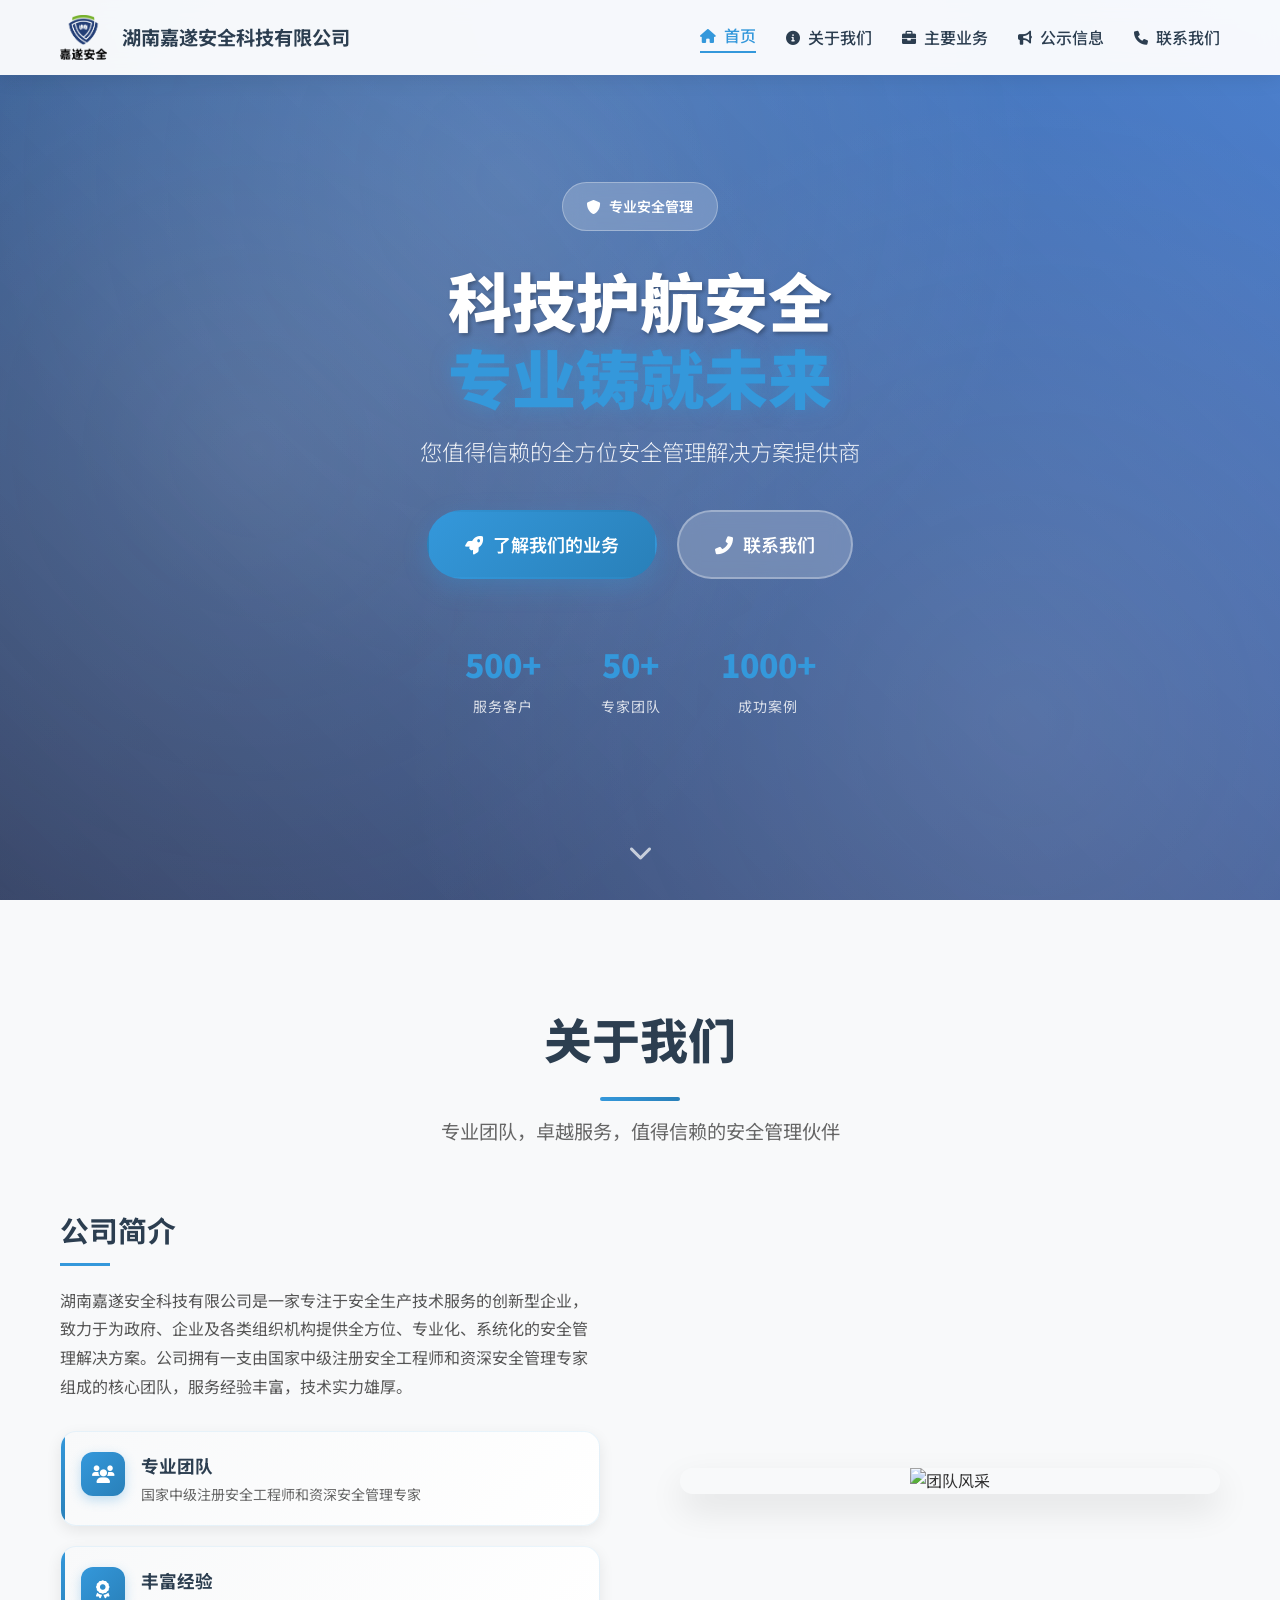
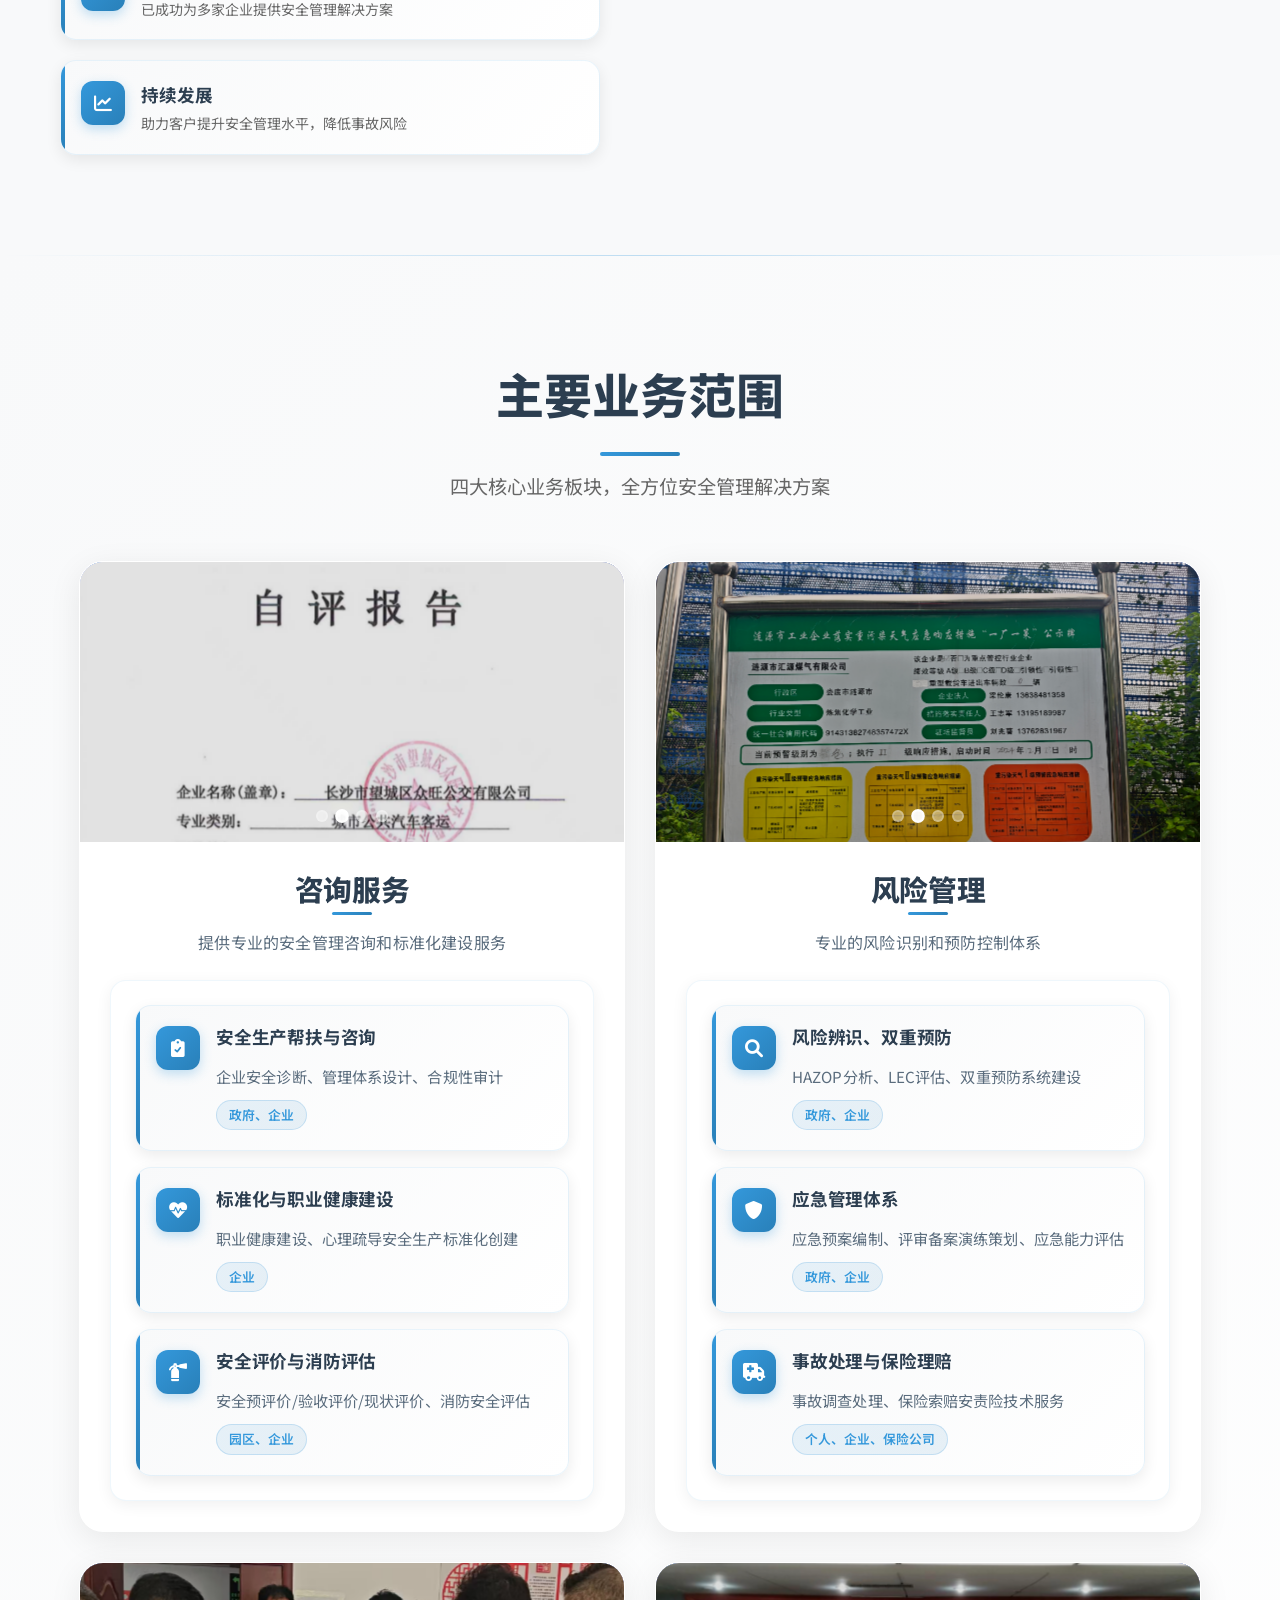
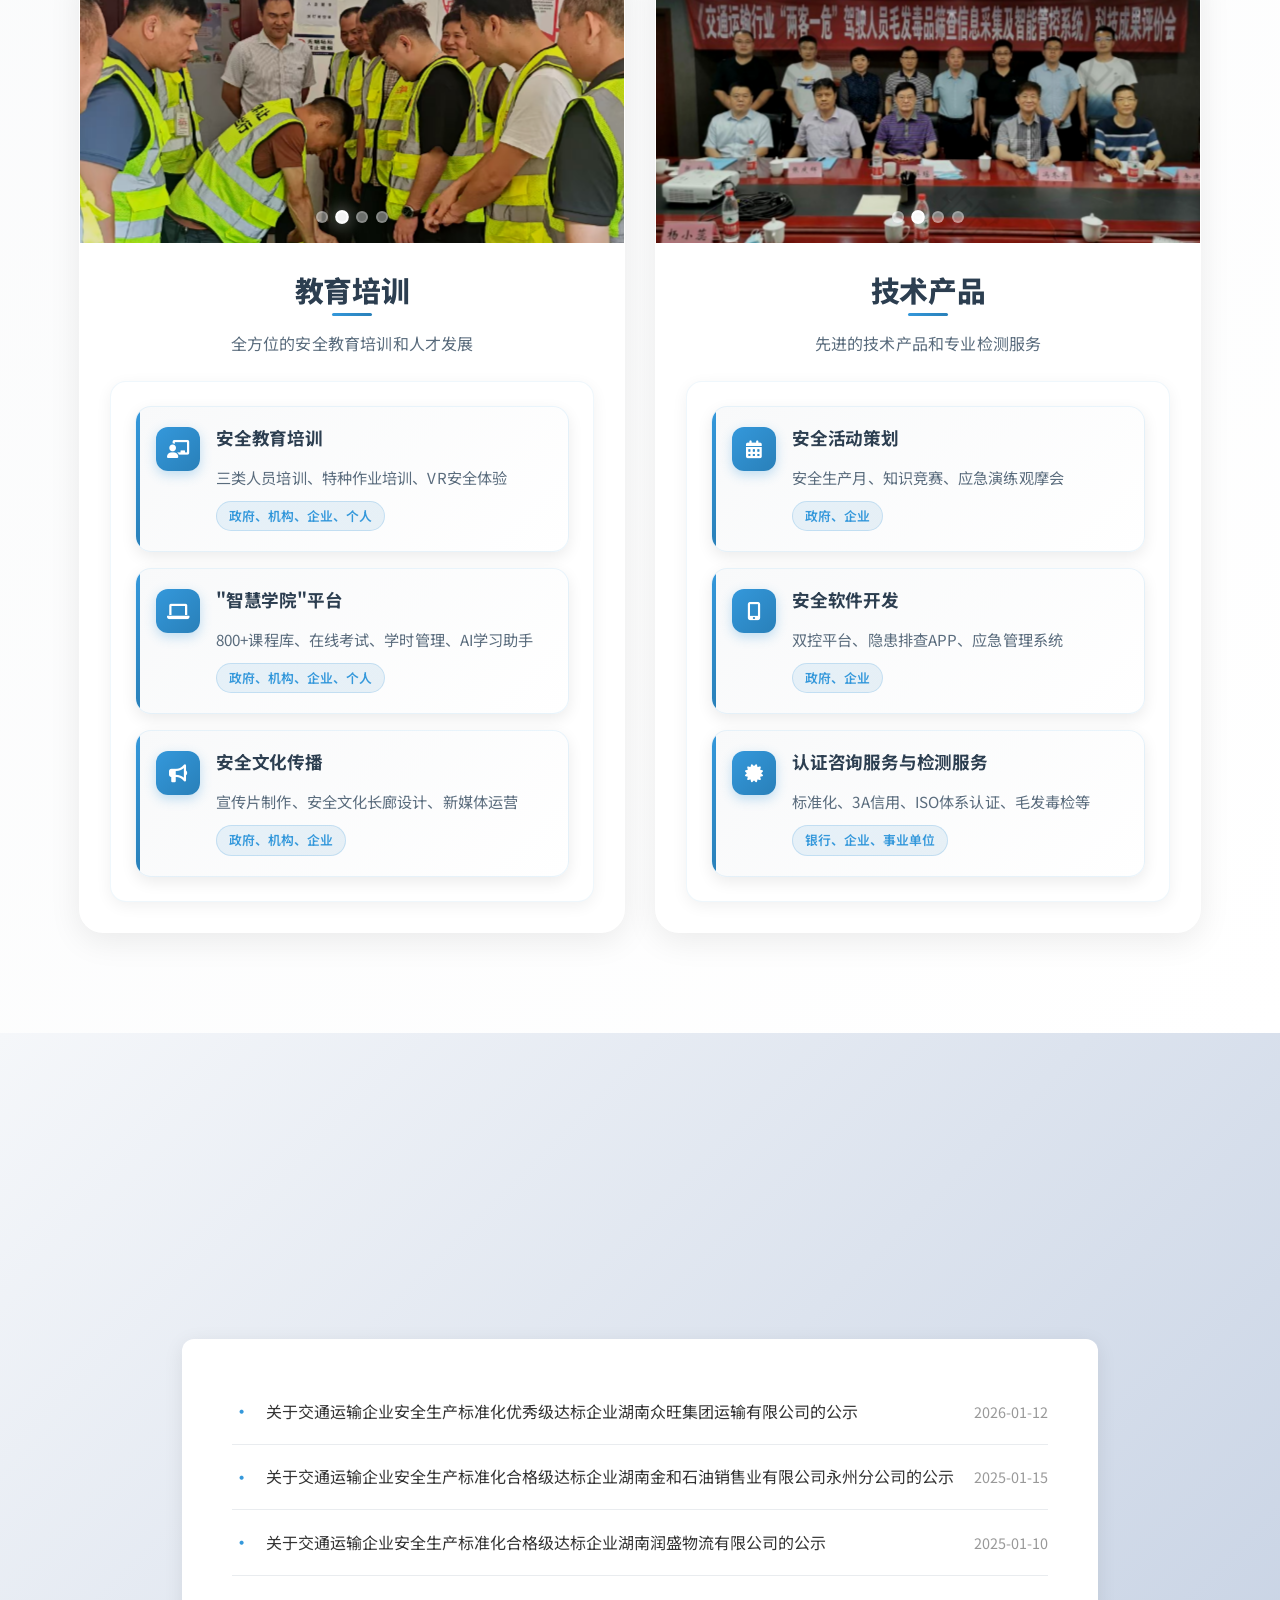
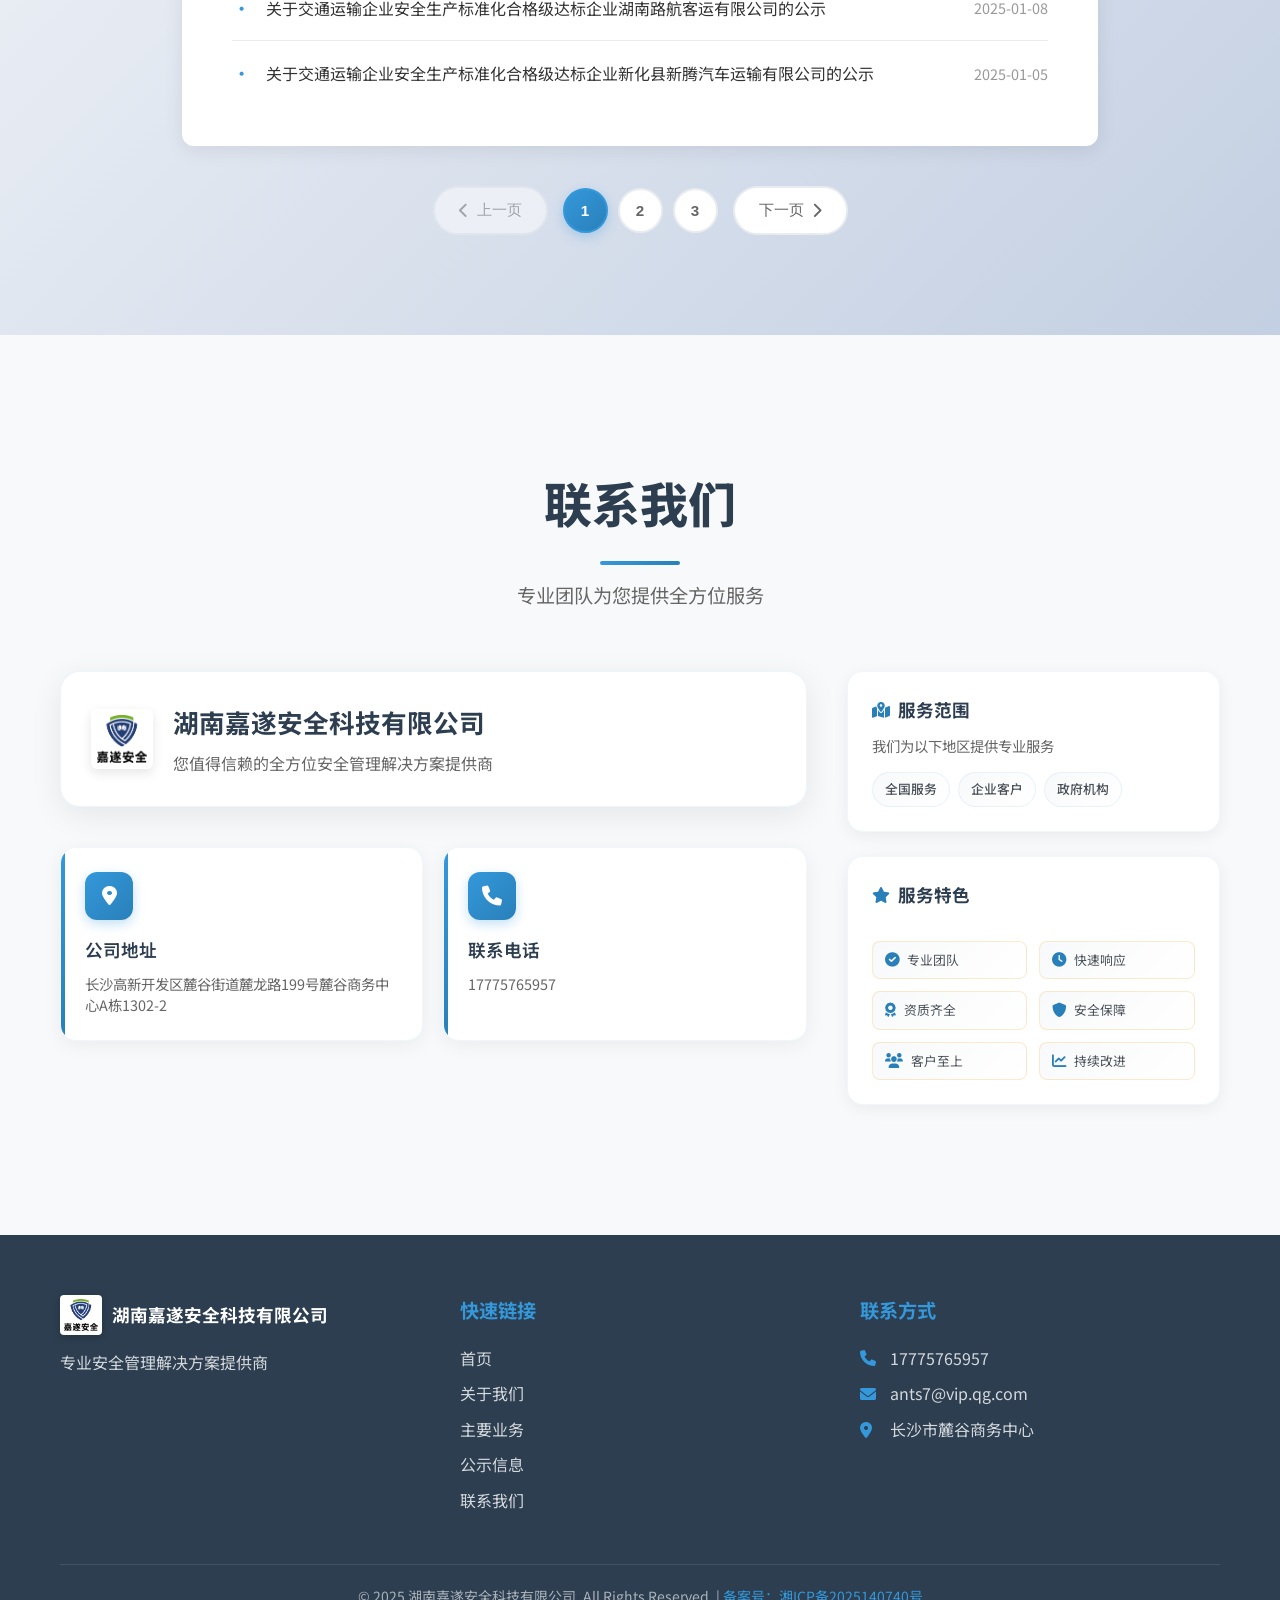
==== commit b6a7cce8: "feat: 公示信息支持按日期降序排列，优化公示编辑器及数据格式" ====
--- a/index.html
+++ b/index.html
@@ -715,7 +715,7 @@
         </div>
     </footer>
 
-    <script src="announcements-data.js"></script>
+    <script src="announcements-data.js?v=20260615"></script>
     <script src="script.js"></script>
     <script>
         // 调试：检查数据和DOM
